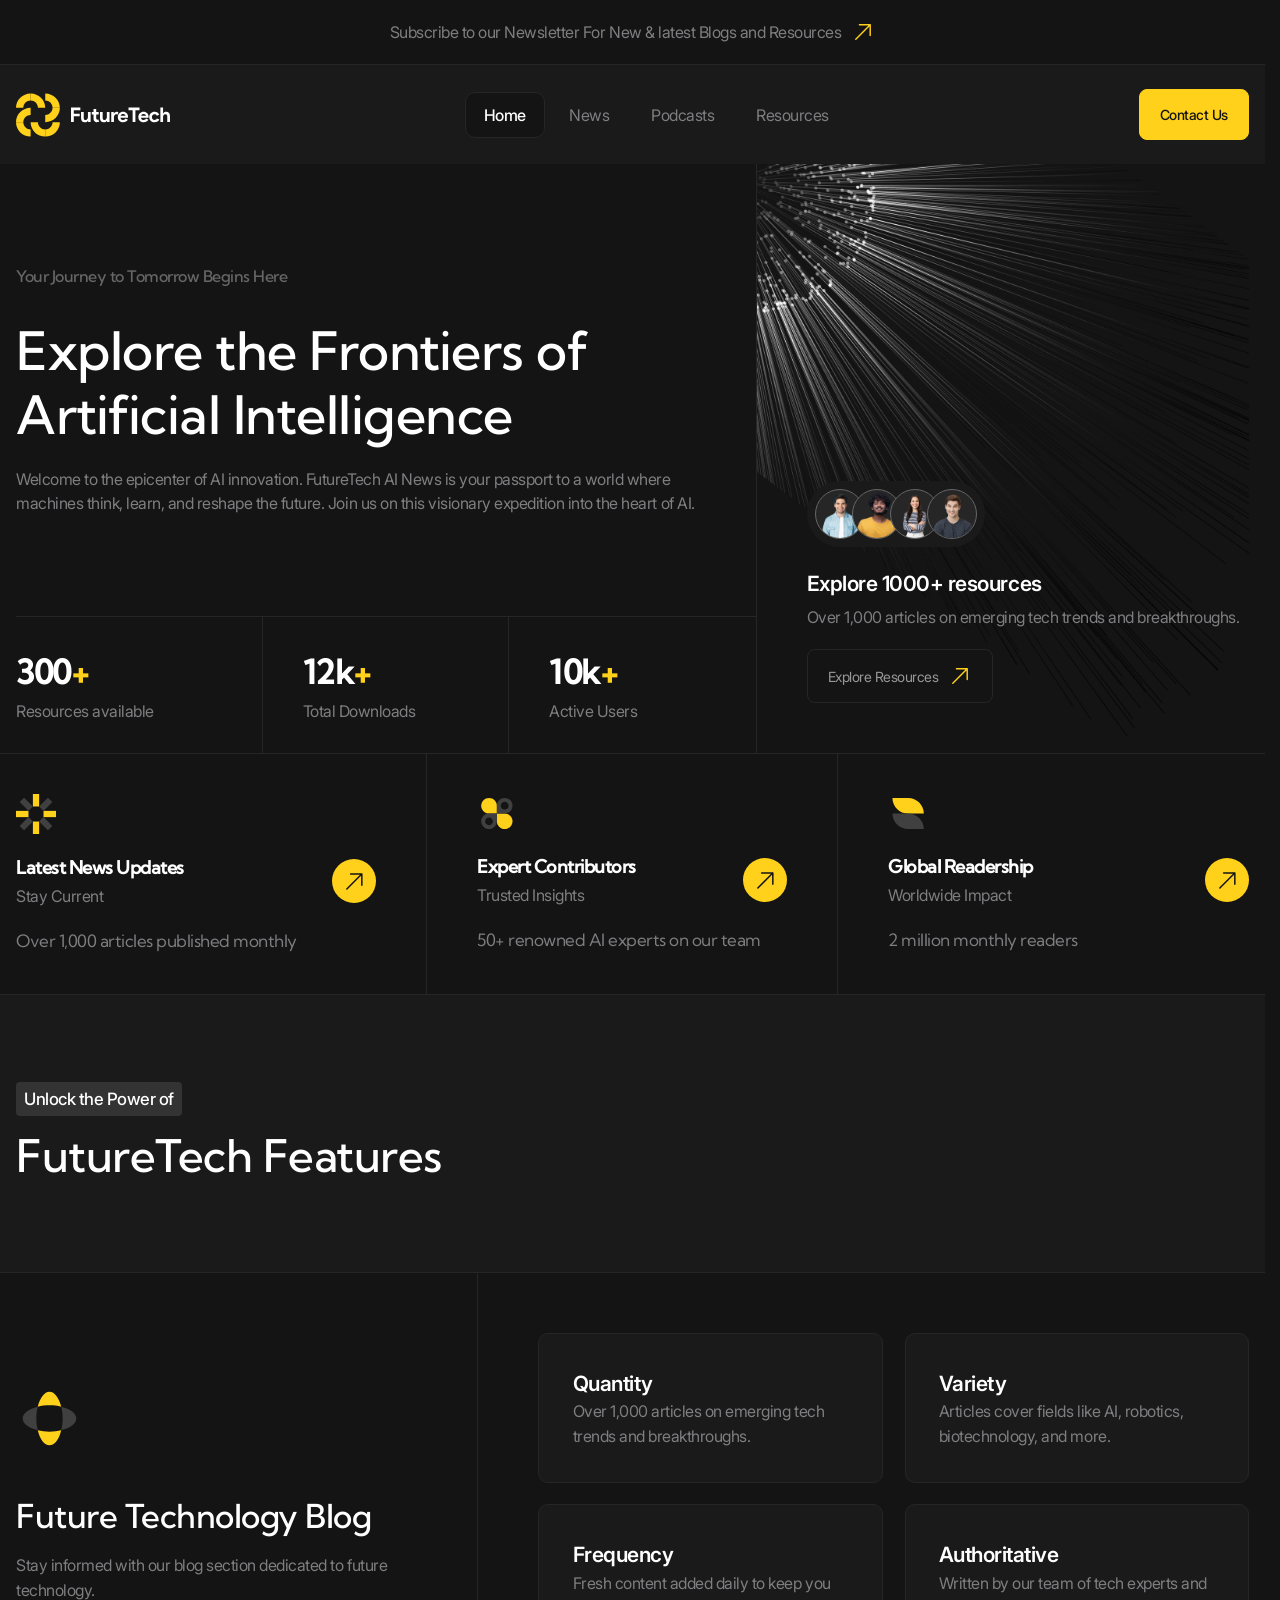
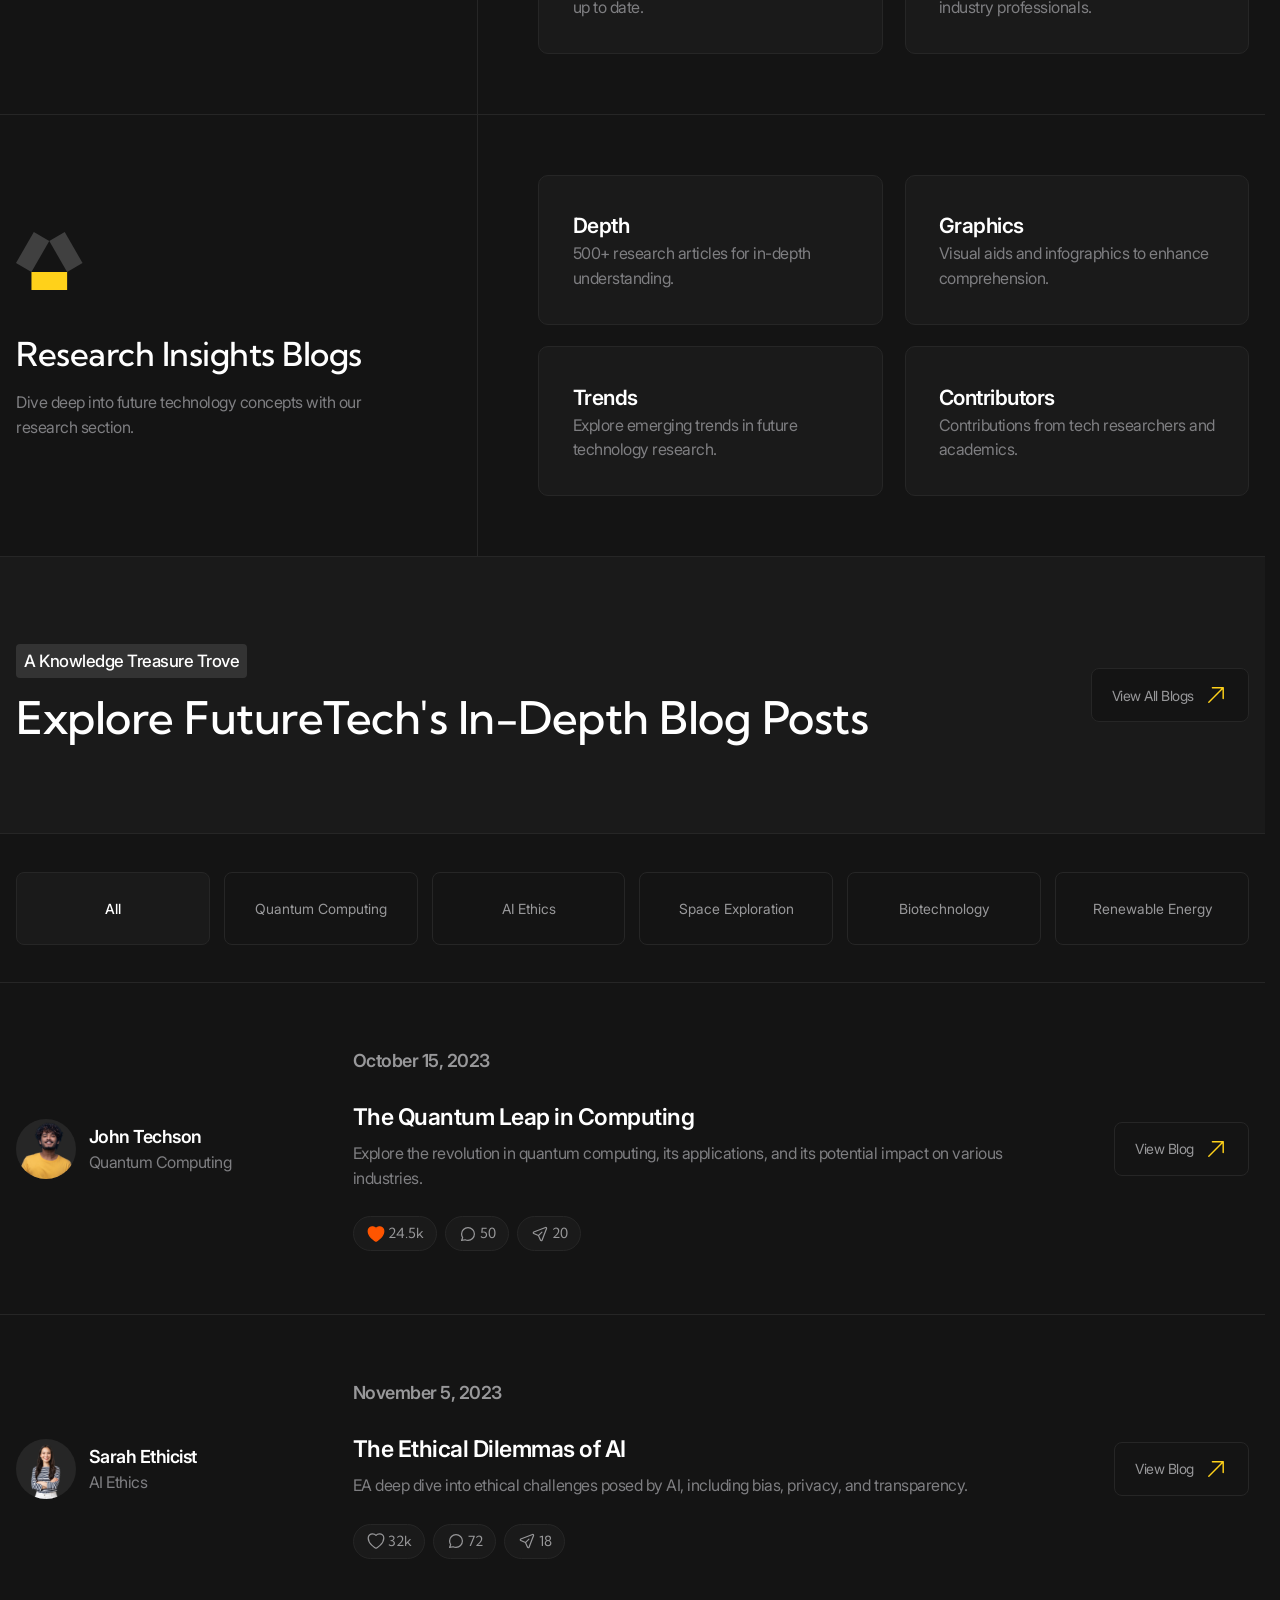
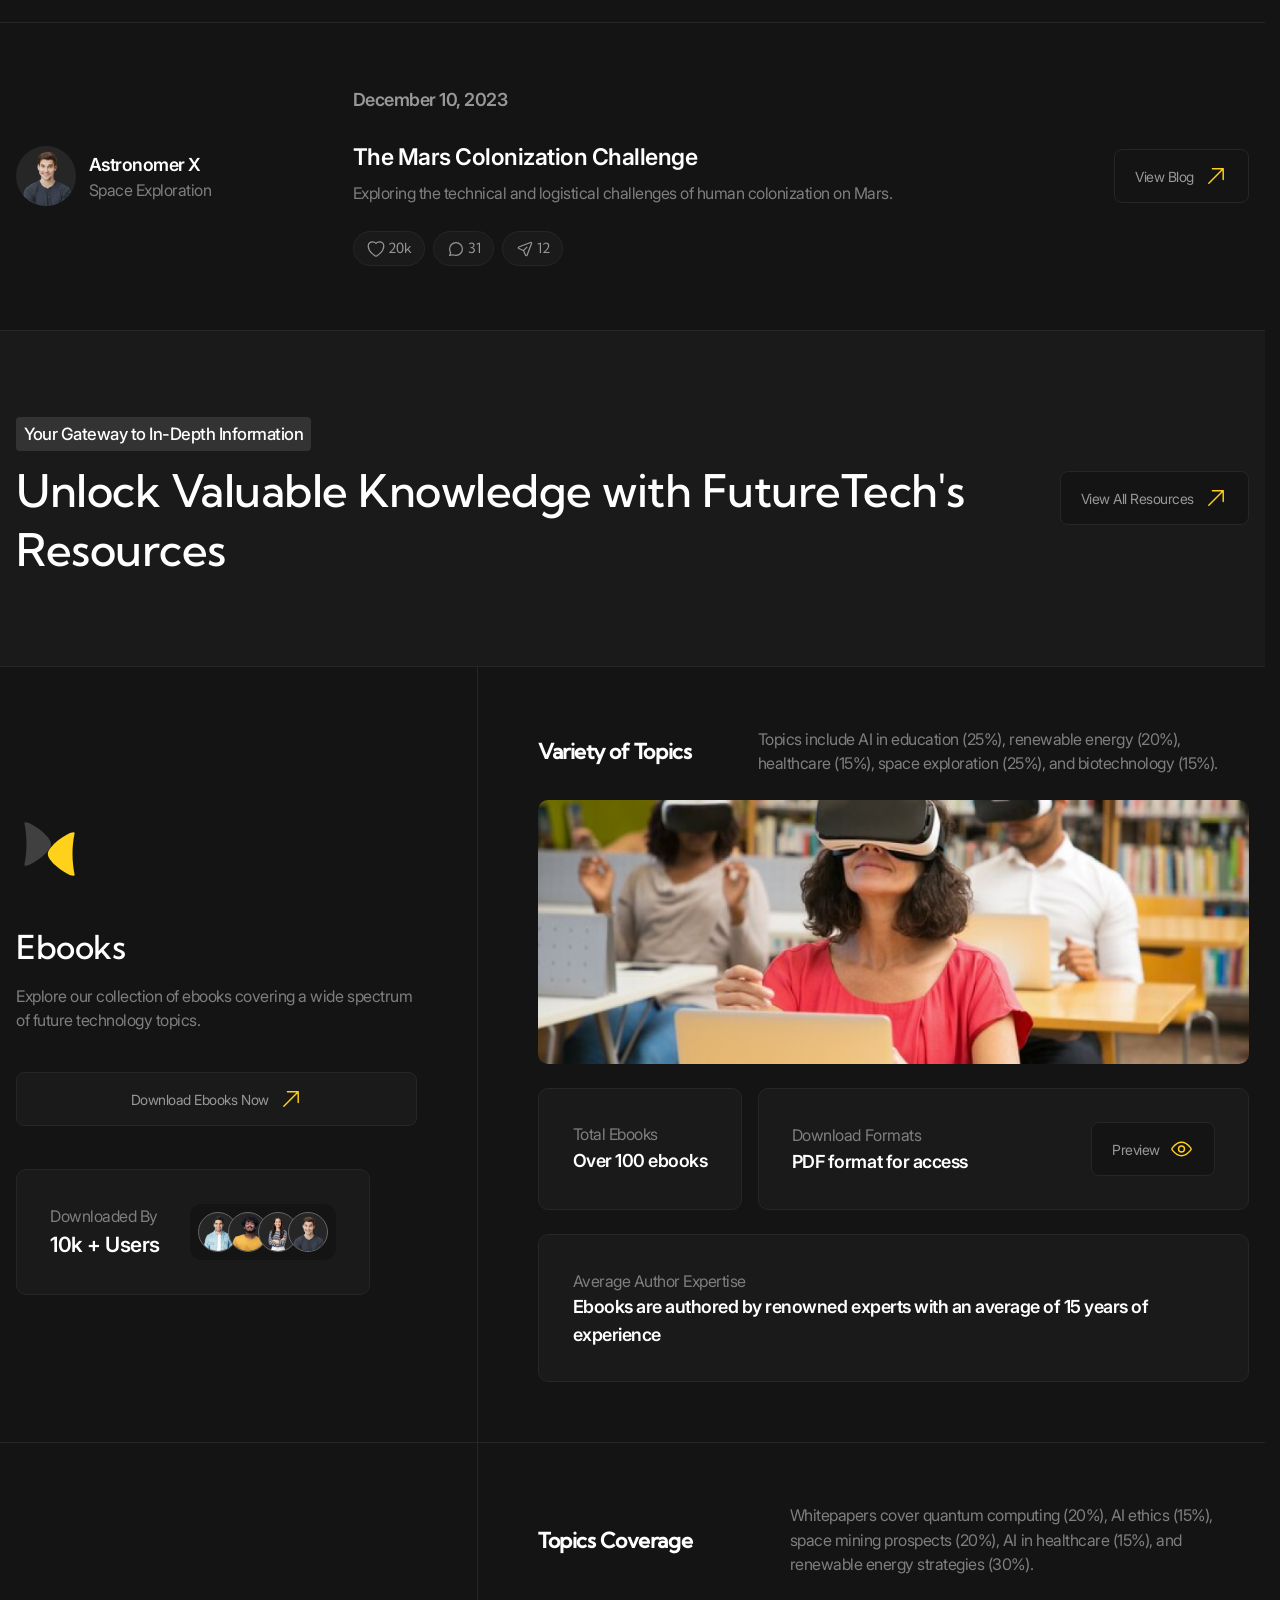
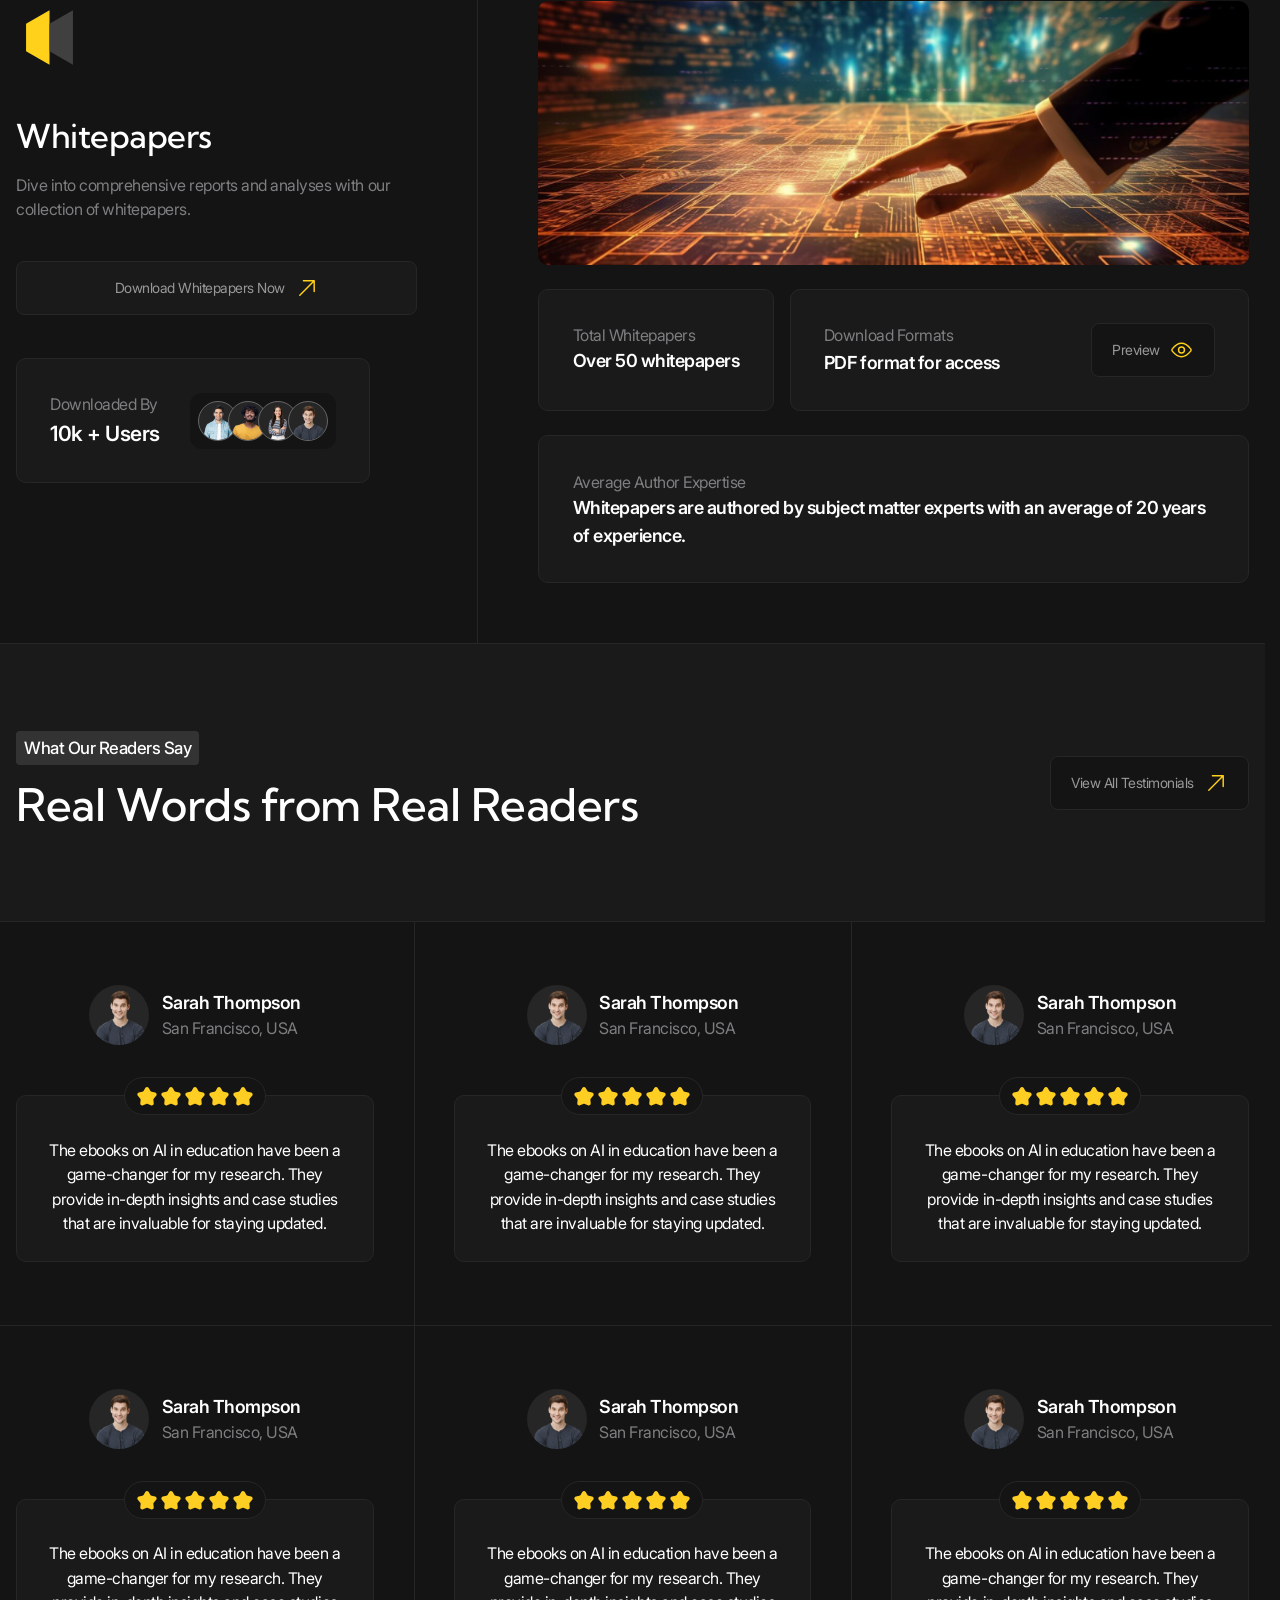
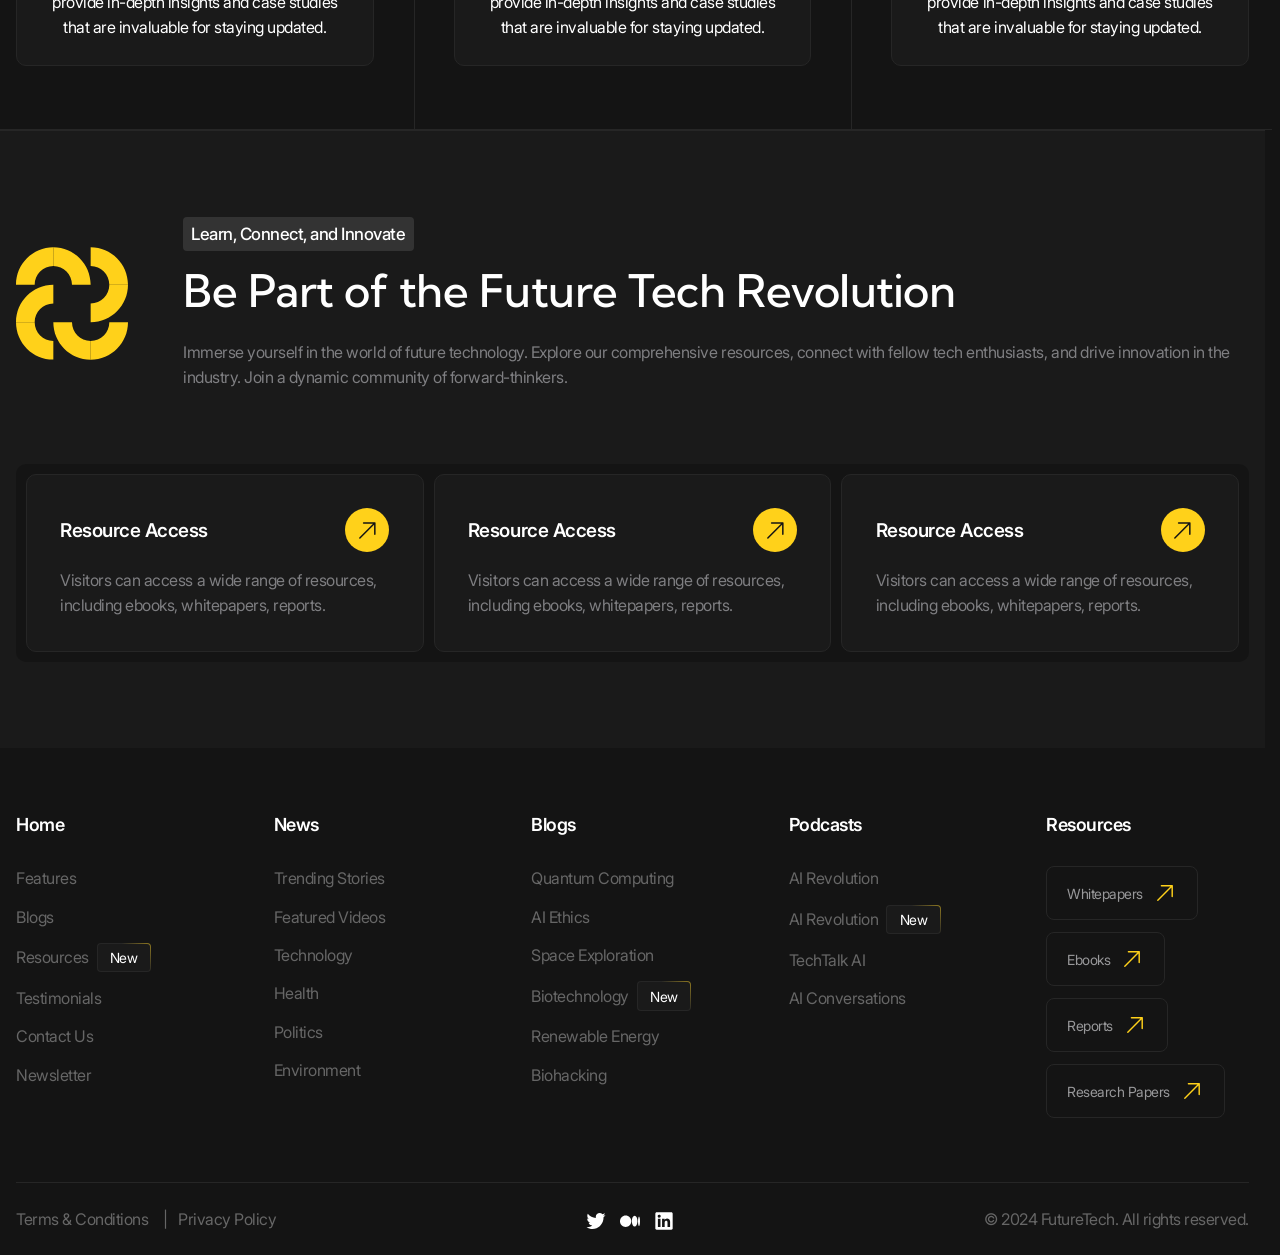
==== index.html @ 6fdba34d "Implement home page" ====
<!DOCTYPE html>
<html lang="en">

<head>
    <meta charset="UTF-8">
    <meta name="viewport"
        content="width=device-width, user-scalable=no, initial-scale=1.0, maximum-scale=1.0, minimum-scale=1.0">
    <meta http-equiv="X-UA-Compatible" content="ie=edge">
    <title>Future Tech | Home</title>
    <link rel="stylesheet" href="./styles/main.css" />
    <script src="./scripts/main.js" type="module"></script>
</head>

<body>
    <header class="header" data-js-header>
        <div class="header__promo">
            <div class="header__promo-inner container">
                <a class="header__promo-link" href="/">
                    <span class="icon icon--yellow-arrow">Subscribe to our Newsletter For New & latest Blogs and
                        Resources</span>
                </a>
            </div>
        </div>
        <div class="header__body">
            <div class="header__body-inner container">
                <a class="header__logo logo" href="/" aria-label="Home" title="Home">
                    <img class="logo__image" src="./img/logo.svg" alt="" width="179" height="50" />
                </a>
                <div class="header__overlay" data-js-header-overlay>
                    <nav class="header__menu">
                        <ul class="header__menu-list">
                            <li class="header__menu-item">
                                <a class="header__menu-link is-active" href="./index.html">Home</a>
                            </li>
                            <li class="header__menu-item">
                                <a class="header__menu-link" href="./news.html">News</a>
                            </li>
                            <li class="header__menu-item">
                                <a class="header__menu-link" href="./podcasts.html">Podcasts</a>
                            </li>
                            <li class="header__menu-item">
                                <a class="header__menu-link" href="./resources.html">Resources</a>
                            </li>
                        </ul>
                    </nav>
                    <a class="header__contact-us-link button button--accent" href="./contacts.html">
                        Contact Us
                    </a>
                </div>
                <button class="header__burger-button burger-button visible-mobile" type="button" aria-label="Open menu"
                    title="Open menu" data-js-header-burger-button>
                    <span class="burger-button__line"></span>
                    <span class="burger-button__line"></span>
                    <span class="burger-button__line"></span>
                </button>
            </div>
        </div>
    </header>
    <main>
        <section class="hero" aria-labelledby="hero-title">
            <div class="hero__main container">
                <div class="hero__body">
                    <p class="hero__subtitle">Your Journey to Tomorrow Begins Here</p>
                    <h1 class="hero__title" id="hero-title">Explore the Frontiers of Artificial Intelligence</h1>
                    <div class="hero__descr">
                        <p>Welcome to the epicenter of AI innovation. FutureTech AI News is your passport to a world
                            where machines think, learn, and reshape the future. Join us on this visionary expedition
                            into the heart of AI.</p>
                    </div>
                </div>
                <div class="hero__metrics metrics full-vw-line full-vw-line--top full-vw-line--left">
                    <dl class="metrics__list">
                        <div class="metrics__item">
                            <dt class="metrics__key">Resources available</dt>
                            <dd class="metrics__value h3">300<span class="metrics__sign">+</span></dd>
                        </div>
                        <div class="metrics__item">
                            <dt class="metrics__key">Total Downloads</dt>
                            <dd class="metrics__value h3">12k<span class="metrics__sign">+</span></dd>
                        </div>
                        <div class="metrics__item">
                            <dt class="metrics__key">Active Users</dt>
                            <dd class="metrics__value h3">10k<span class="metrics__sign">+</span></dd>
                        </div>
                    </dl>
                </div>
                <div class="hero__resources-preview resources-preview">
                    <div class="resources-preview__team team">
                        <img src="./img/team/1.png" alt="" width="60" height="60" class="team__person" loading="lazy">
                        <img src="./img/team/2.png" alt="" width="60" height="60" class="team__person" loading="lazy">
                        <img src="./img/team/3.png" alt="" width="60" height="60" class="team__person" loading="lazy">
                        <img src="./img/team/4.png" alt="" width="60" height="60" class="team__person" loading="lazy">
                    </div>
                    <div class="resources-preview__body">
                        <p class="resources-preview__title h5">Explore 1000+ resources</p>
                        <p class="resources-preview__subtitle">Over 1,000 articles on emerging tech trends and
                            breakthroughs.</p>
                    </div>
                    <a href="/" class="resources-preview__button button">
                        <span class="icon icon--yellow-arrow">Explore Resources</span>
                    </a>
                </div>
            </div>
            <div class="hero__advantages ">
                <h2 class="visually-hidden">Our advantages</h2>
                <ul class="hero__advantages-list container">
                    <li class="hero__advantages-item">
                        <div class="advantage-card">
                            <img src="./img/advantages/icon-1.svg" alt="" width="50" height="50"
                                class="advantage-card__img" loading="lazy">
                            <a href="/" class="advantage-card__link circle-icon">
                                <h3 class="advantage-card__title h6">Latest News Updates</h3>
                                <p class="advantage-card__subtitle">Stay Current</p>
                            </a>
                            <p class="advantage-card__details">Over 1,000 articles published monthly</p>
                        </div>
                    </li>
                    <li class="hero__advantages-item">
                        <div class="advantage-card">
                            <img src="./img/advantages/icon-2.svg" alt="" width="50" height="50"
                                class="advantage-card__img" loading="lazy">
                            <a href="/" class="advantage-card__link circle-icon">
                                <h3 class="advantage-card__title h6">Expert Contributors</h3>
                                <p class="advantage-card__subtitle">Trusted Insights</p>
                            </a>
                            <p class="advantage-card__details">50+ renowned AI experts on our team</p>
                        </div>
                    </li>
                    <li class="hero__advantages-item">
                        <div class="advantage-card">
                            <img src="./img/advantages/icon-3.svg" alt="" width="50" height="50"
                                class="advantage-card__img" loading="lazy">
                            <a href="/" class="advantage-card__link circle-icon">
                                <h3 class="advantage-card__title h6">Global Readership</h3>
                                <p class="advantage-card__subtitle">Worldwide Impact</p>
                            </a>
                            <p class="advantage-card__details">2 million monthly readers</p>
                        </div>
                    </li>
                </ul>
            </div>
        </section>
        <section class="section" aria-labelledby="features-title">
            <header class="section__header">
                <div class="section__header-inner container">
                    <div class="section__header-info">
                        <p class="section__subtitle tag">Unlock the Power of</p>
                        <h2 class="section__title" id="features-title">FutureTech Features</h2>
                    </div>
                </div>
            </header>
            <div class="section__body">
                <ul class="list">
                    <li class="list__item">
                        <div class="card container">
                            <div class="card__preview">
                                <div class="card__preview-main">
                                    <img src="./img/features/1.svg" alt="" width="80" height="80"
                                        class="card__preview-icon" loading="lazy">
                                    <div class="card__preview-info">
                                        <h3 class="card__preview-title h3">Future Technology Blog</h3>
                                        <div class="card__preview-descr">
                                            <p>Stay informed with our blog section dedicated to future technology.</p>
                                        </div>
                                    </div>
                                </div>
                            </div>
                            <div class="card__body">
                                <div class="card__grid card__grid--2-cols">
                                    <div class="card__cell tile ">
                                        <h4 class="card__cell-title h5">Quantity</h4>
                                        <p class="card__cell-descr">Over 1,000 articles on emerging tech trends and
                                            breakthroughs.</p>
                                    </div>
                                    <div class="card__cell tile ">
                                        <h4 class="card__cell-title h5">Variety</h4>
                                        <p class="card__cell-descr">Articles cover fields like AI, robotics,
                                            biotechnology, and more.</p>
                                    </div>
                                    <div class="card__cell tile ">
                                        <h4 class="card__cell-title h5">Frequency</h4>
                                        <p class="card__cell-descr">Fresh content added daily to keep you up to date.
                                        </p>
                                    </div>
                                    <div class="card__cell tile ">
                                        <h4 class="card__cell-title h5">Authoritative</h4>
                                        <p class="card__cell-descr">Written by our team of tech experts and industry
                                            professionals.</p>
                                    </div>
                                </div>
                            </div>
                        </div>
                    </li>
                    <li class="list__item">
                        <div class="card container">
                            <div class="card__preview">
                                <div class="card__preview-main">
                                    <img src="./img/features/2.svg" alt="" width="80" height="80"
                                        class="card__preview-icon" loading="lazy">
                                    <div class="card__preview-info">
                                        <h3 class="card__preview-title h3">Research Insights Blogs</h3>
                                        <div class="card__preview-descr">
                                            <p>Dive deep into future technology concepts with our research section.</p>
                                        </div>
                                    </div>
                                </div>
                            </div>
                            <div class="card__body">
                                <div class="card__grid card__grid--2-cols">
                                    <div class="card__cell tile ">
                                        <h4 class="card__cell-title h5">Depth</h4>
                                        <p class="card__cell-descr">500+ research articles for in-depth understanding.
                                        </p>
                                    </div>
                                    <div class="card__cell tile ">
                                        <h4 class="card__cell-title h5">Graphics</h4>
                                        <p class="card__cell-descr">Visual aids and infographics to enhance
                                            comprehension.</p>
                                    </div>
                                    <div class="card__cell tile ">
                                        <h4 class="card__cell-title h5">Trends</h4>
                                        <p class="card__cell-descr">Explore emerging trends in future technology
                                            research.</p>
                                    </div>
                                    <div class="card__cell tile ">
                                        <h4 class="card__cell-title h5">Contributors</h4>
                                        <p class="card__cell-descr">Contributions from tech researchers and academics.
                                        </p>
                                    </div>
                                </div>
                            </div>
                        </div>
                    </li>
                </ul>
            </div>
        </section>
        <section class="section" aria-labelledby="blog-title">
            <header class="section__header">
                <div class="section__header-inner container">
                    <div class="section__header-info">
                        <p class="section__subtitle tag">A Knowledge Treasure Trove</p>
                        <h2 class="section__title" id="blog-title">Explore FutureTech's In-Depth Blog Posts</h2>
                    </div>
                    <a href="/" class="section__link button">
                        <span class="icon icon--yellow-arrow">View All Blogs</span>
                    </a>
                </div>
            </header>
            <div class="section__body tabs" data-js-tabs>
                <h3 class="visually-hidden" id="blog-category-title">
                    Blog category
                </h3>
                <header class="tabs__header">
                    <div class="tabs__buttons container" role="tablist" aria-labelledby="blog-category-title">
                        <button class="tabs__button is-active" id="tab-1" type="button" role="tab"
                            aria-controls="tabpanel-1" data-js-tabs-button aria-selected="true">
                            All
                        </button>
                        <button class="tabs__button" id="tab-2" type="button" role="tab" aria-controls="tabpanel-2"
                            data-js-tabs-button aria-selected="false" tabindex="-1">
                            Quantum Computing
                        </button>
                        <button class="tabs__button" id="tab-3" type="button" role="tab" aria-controls="tabpanel-3"
                            data-js-tabs-button aria-selected="false" tabindex="-1">
                            AI Ethics
                        </button>
                        <button class="tabs__button" id="tab-4" type="button" role="tab" aria-controls="tabpanel-4"
                            data-js-tabs-button aria-selected="false" tabindex="-1">
                            Space Exploration
                        </button>
                        <button class="tabs__button" id="tab-5" type="button" role="tab" aria-controls="tabpanel-5"
                            data-js-tabs-button aria-selected="false" tabindex="-1">
                            Biotechnology
                        </button>
                        <button class="tabs__button" id="tab-6" type="button" role="tab" aria-controls="tabpanel-6"
                            data-js-tabs-button aria-selected="false" tabindex="-1">
                            Renewable Energy
                        </button>
                    </div>
                </header>
                <div class="tabs__body">
                    <div class="tabs__content is-active" id="tabpanel-1" aria-labelledby="tab-1" tabindex="0"
                        data-js-tabs-content>
                        <ul class="list">
                            <li class="list__item">
                                <article class="blog-card container">
                                    <div class="blog-card__author person-card">
                                        <img class="person-card__image" src="./img/blog/1.png" alt="" width="80"
                                            height="80" loading="lazy" />
                                        <div class="person-card__body">
                                            <p class="person-card__name">John Techson</p>
                                            <p class="person-card__department">Quantum Computing</p>
                                        </div>
                                    </div>
                                    <div class="blog-card__body">
                                        <time class="blog-card__date h6" datetime="2023-10-15">October 15, 2023</time>
                                        <div class="blog-card__info">
                                            <h4 class="blog-card__title">The Quantum Leap in Computing</h4>
                                            <div class="blog-card__description">
                                                <p>Explore the revolution in quantum computing, its applications, and
                                                    its potential impact on various industries.</p>
                                            </div>
                                        </div>
                                        <div class="blog-card__actions blog-actions">
                                            <ul class="blog-actions__list">
                                                <li class="blog-actions__item">
                                                    <button class="blog-actions__button is-active" type="button"
                                                        aria-label="Dislike" title="Dislike">
                                                        <span class="blog-actions__icon-wrapper">
                                                            <svg width="24" height="25" viewBox="0 0 24 25" fill="none"
                                                                xmlns="http://www.w3.org/2000/svg">
                                                                <path
                                                                    d="M11.645 21.4107L11.6384 21.4071L11.6158 21.3949C11.5965 21.3844 11.5689 21.3693 11.5336 21.3496C11.4629 21.3101 11.3612 21.2524 11.233 21.1769C10.9765 21.0261 10.6132 20.8039 10.1785 20.515C9.31074 19.9381 8.15122 19.0901 6.9886 18.0063C4.68781 15.8615 2.25 12.6751 2.25 8.75C2.25 5.82194 4.7136 3.5 7.6875 3.5C9.43638 3.5 11.0023 4.29909 12 5.5516C12.9977 4.29909 14.5636 3.5 16.3125 3.5C19.2864 3.5 21.75 5.82194 21.75 8.75C21.75 12.6751 19.3122 15.8615 17.0114 18.0063C15.8488 19.0901 14.6893 19.9381 13.8215 20.515C13.3868 20.8039 13.0235 21.0261 12.767 21.1769C12.6388 21.2524 12.5371 21.3101 12.4664 21.3496C12.4311 21.3693 12.4035 21.3844 12.3842 21.3949L12.3616 21.4071L12.355 21.4107L12.3523 21.4121C12.1323 21.5289 11.8677 21.5289 11.6477 21.4121L11.645 21.4107Z"
                                                                    stroke="#666666" stroke-width="1.5"
                                                                    stroke-linejoin="round" />
                                                            </svg>
                                                        </span>
                                                        <span>24.5k</span>
                                                    </button>
                                                </li>
                                                <li class="blog-actions__item">
                                                    <button class="blog-actions__button" type="button"
                                                        aria-label="Discuss" title="Discuss">
                                                        <span class="blog-actions__icon-wrapper">
                                                            <svg width="24" height="25" viewBox="0 0 24 25" fill="none"
                                                                xmlns="http://www.w3.org/2000/svg">
                                                                <path
                                                                    d="M8.48581 19.6888C9.54657 20.2083 10.7392 20.5 12 20.5C16.4183 20.5 20 16.9183 20 12.5C20 8.08172 16.4183 4.5 12 4.5C7.58172 4.5 4 8.08172 4 12.5C4 14.1401 4.49356 15.665 5.34026 16.9341M8.48581 19.6888L4 20.5L5.34026 16.9341M8.48581 19.6888L8.49231 19.6877M5.34026 16.9341L5.34154 16.9308"
                                                                    stroke="#666666" stroke-width="1.5"
                                                                    stroke-linecap="round" stroke-linejoin="round" />
                                                            </svg>
                                                        </span>
                                                        <span>50</span>
                                                    </button>
                                                </li>
                                                <li class="blog-actions__item">
                                                    <button class="blog-actions__button" type="button"
                                                        aria-label="Share" title="Share">
                                                        <span class="blog-actions__icon-wrapper">
                                                            <svg width="24" height="25" viewBox="0 0 24 25" fill="none"
                                                                xmlns="http://www.w3.org/2000/svg">
                                                                <path
                                                                    d="M10.0384 14.4616L4.1719 11.7951C3.36454 11.4281 3.39898 10.2697 4.22673 9.95134L18.8999 4.30781C19.7087 3.99675 20.5033 4.79139 20.1922 5.60013L14.5487 20.2733C14.2303 21.1011 13.072 21.1355 12.705 20.3281L10.0384 14.4616ZM10.0384 14.4616L14.4231 10.077"
                                                                    stroke="#666666" stroke-width="1.5"
                                                                    stroke-linecap="round" stroke-linejoin="round" />
                                                            </svg>
                                                        </span>
                                                        <span>20</span>
                                                    </button>
                                                </li>
                                            </ul>
                                        </div>
                                    </div>
                                    <a class="blog-card__link button" href="/">
                                        <span class="icon icon--yellow-arrow">View Blog</span>
                                    </a>
                                </article>
                            </li>
                            <li class="list__item">
                                <article class="blog-card container">
                                    <div class="blog-card__author person-card">
                                        <img class="person-card__image" src="./img/blog/2.png" alt="" width="80"
                                            height="80" loading="lazy" />
                                        <div class="person-card__body">
                                            <p class="person-card__name">Sarah Ethicist</p>
                                            <p class="person-card__department">AI Ethics</p>
                                        </div>
                                    </div>
                                    <div class="blog-card__body">
                                        <time class="blog-card__date h6" datetime="2023-11-05">November 5, 2023</time>
                                        <div class="blog-card__info">
                                            <h4 class="blog-card__title">The Ethical Dilemmas of AI</h4>
                                            <div class="blog-card__description">
                                                <p>EA deep dive into ethical challenges posed by AI, including bias,
                                                    privacy, and transparency.</p>
                                            </div>
                                        </div>
                                        <div class="blog-card__actions blog-actions">
                                            <ul class="blog-actions__list">
                                                <li class="blog-actions__item">
                                                    <button class="blog-actions__button" type="button" aria-label="Like"
                                                        title="Like">
                                                        <span class="blog-actions__icon-wrapper">
                                                            <svg width="24" height="25" viewBox="0 0 24 25" fill="none"
                                                                xmlns="http://www.w3.org/2000/svg">
                                                                <path
                                                                    d="M11.645 21.4107L11.6384 21.4071L11.6158 21.3949C11.5965 21.3844 11.5689 21.3693 11.5336 21.3496C11.4629 21.3101 11.3612 21.2524 11.233 21.1769C10.9765 21.0261 10.6132 20.8039 10.1785 20.515C9.31074 19.9381 8.15122 19.0901 6.9886 18.0063C4.68781 15.8615 2.25 12.6751 2.25 8.75C2.25 5.82194 4.7136 3.5 7.6875 3.5C9.43638 3.5 11.0023 4.29909 12 5.5516C12.9977 4.29909 14.5636 3.5 16.3125 3.5C19.2864 3.5 21.75 5.82194 21.75 8.75C21.75 12.6751 19.3122 15.8615 17.0114 18.0063C15.8488 19.0901 14.6893 19.9381 13.8215 20.515C13.3868 20.8039 13.0235 21.0261 12.767 21.1769C12.6388 21.2524 12.5371 21.3101 12.4664 21.3496C12.4311 21.3693 12.4035 21.3844 12.3842 21.3949L12.3616 21.4071L12.355 21.4107L12.3523 21.4121C12.1323 21.5289 11.8677 21.5289 11.6477 21.4121L11.645 21.4107Z"
                                                                    stroke="#666666" stroke-width="1.5"
                                                                    stroke-linejoin="round" />
                                                            </svg>
                                                        </span>
                                                        <span>32k</span>
                                                    </button>
                                                </li>
                                                <li class="blog-actions__item">
                                                    <button class="blog-actions__button" type="button"
                                                        aria-label="Discuss" title="Discuss">
                                                        <span class="blog-actions__icon-wrapper">
                                                            <svg width="24" height="25" viewBox="0 0 24 25" fill="none"
                                                                xmlns="http://www.w3.org/2000/svg">
                                                                <path
                                                                    d="M8.48581 19.6888C9.54657 20.2083 10.7392 20.5 12 20.5C16.4183 20.5 20 16.9183 20 12.5C20 8.08172 16.4183 4.5 12 4.5C7.58172 4.5 4 8.08172 4 12.5C4 14.1401 4.49356 15.665 5.34026 16.9341M8.48581 19.6888L4 20.5L5.34026 16.9341M8.48581 19.6888L8.49231 19.6877M5.34026 16.9341L5.34154 16.9308"
                                                                    stroke="#666666" stroke-width="1.5"
                                                                    stroke-linecap="round" stroke-linejoin="round" />
                                                            </svg>
                                                        </span>
                                                        <span>72</span>
                                                    </button>
                                                </li>
                                                <li class="blog-actions__item">
                                                    <button class="blog-actions__button" type="button"
                                                        aria-label="Share" title="Share">
                                                        <span class="blog-actions__icon-wrapper">
                                                            <svg width="24" height="25" viewBox="0 0 24 25" fill="none"
                                                                xmlns="http://www.w3.org/2000/svg">
                                                                <path
                                                                    d="M10.0384 14.4616L4.1719 11.7951C3.36454 11.4281 3.39898 10.2697 4.22673 9.95134L18.8999 4.30781C19.7087 3.99675 20.5033 4.79139 20.1922 5.60013L14.5487 20.2733C14.2303 21.1011 13.072 21.1355 12.705 20.3281L10.0384 14.4616ZM10.0384 14.4616L14.4231 10.077"
                                                                    stroke="#666666" stroke-width="1.5"
                                                                    stroke-linecap="round" stroke-linejoin="round" />
                                                            </svg>
                                                        </span>
                                                        <span>18</span>
                                                    </button>
                                                </li>
                                            </ul>
                                        </div>
                                    </div>
                                    <a class="blog-card__link button" href="/">
                                        <span class="icon icon--yellow-arrow">View Blog</span>
                                    </a>
                                </article>
                            </li>
                            <li class="list__item">
                                <article class="blog-card container">
                                    <div class="blog-card__author person-card">
                                        <img class="person-card__image" src="./img/blog/3.png" alt="" width="80"
                                            height="80" loading="lazy" />
                                        <div class="person-card__body">
                                            <p class="person-card__name">Astronomer X</p>
                                            <p class="person-card__department">Space Exploration</p>
                                        </div>
                                    </div>
                                    <div class="blog-card__body">
                                        <time class="blog-card__date h6" datetime="2023-12-10">December 10, 2023</time>
                                        <div class="blog-card__info">
                                            <h4 class="blog-card__title">The Mars Colonization Challenge</h4>
                                            <div class="blog-card__description">
                                                <p>Exploring the technical and logistical challenges of human
                                                    colonization on Mars.</p>
                                            </div>
                                        </div>
                                        <div class="blog-card__actions blog-actions">
                                            <ul class="blog-actions__list">
                                                <li class="blog-actions__item">
                                                    <button class="blog-actions__button" type="button" aria-label="Like"
                                                        title="Like">
                                                        <span class="blog-actions__icon-wrapper">
                                                            <svg width="24" height="25" viewBox="0 0 24 25" fill="none"
                                                                xmlns="http://www.w3.org/2000/svg">
                                                                <path
                                                                    d="M11.645 21.4107L11.6384 21.4071L11.6158 21.3949C11.5965 21.3844 11.5689 21.3693 11.5336 21.3496C11.4629 21.3101 11.3612 21.2524 11.233 21.1769C10.9765 21.0261 10.6132 20.8039 10.1785 20.515C9.31074 19.9381 8.15122 19.0901 6.9886 18.0063C4.68781 15.8615 2.25 12.6751 2.25 8.75C2.25 5.82194 4.7136 3.5 7.6875 3.5C9.43638 3.5 11.0023 4.29909 12 5.5516C12.9977 4.29909 14.5636 3.5 16.3125 3.5C19.2864 3.5 21.75 5.82194 21.75 8.75C21.75 12.6751 19.3122 15.8615 17.0114 18.0063C15.8488 19.0901 14.6893 19.9381 13.8215 20.515C13.3868 20.8039 13.0235 21.0261 12.767 21.1769C12.6388 21.2524 12.5371 21.3101 12.4664 21.3496C12.4311 21.3693 12.4035 21.3844 12.3842 21.3949L12.3616 21.4071L12.355 21.4107L12.3523 21.4121C12.1323 21.5289 11.8677 21.5289 11.6477 21.4121L11.645 21.4107Z"
                                                                    stroke="#666666" stroke-width="1.5"
                                                                    stroke-linejoin="round" />
                                                            </svg>
                                                        </span>
                                                        <span>20k</span>
                                                    </button>
                                                </li>
                                                <li class="blog-actions__item">
                                                    <button class="blog-actions__button" type="button"
                                                        aria-label="Discuss" title="Discuss">
                                                        <span class="blog-actions__icon-wrapper">
                                                            <svg width="24" height="25" viewBox="0 0 24 25" fill="none"
                                                                xmlns="http://www.w3.org/2000/svg">
                                                                <path
                                                                    d="M8.48581 19.6888C9.54657 20.2083 10.7392 20.5 12 20.5C16.4183 20.5 20 16.9183 20 12.5C20 8.08172 16.4183 4.5 12 4.5C7.58172 4.5 4 8.08172 4 12.5C4 14.1401 4.49356 15.665 5.34026 16.9341M8.48581 19.6888L4 20.5L5.34026 16.9341M8.48581 19.6888L8.49231 19.6877M5.34026 16.9341L5.34154 16.9308"
                                                                    stroke="#666666" stroke-width="1.5"
                                                                    stroke-linecap="round" stroke-linejoin="round" />
                                                            </svg>
                                                        </span>
                                                        <span>31</span>
                                                    </button>
                                                </li>
                                                <li class="blog-actions__item">
                                                    <button class="blog-actions__button" type="button"
                                                        aria-label="Share" title="Share">
                                                        <span class="blog-actions__icon-wrapper">
                                                            <svg width="24" height="25" viewBox="0 0 24 25" fill="none"
                                                                xmlns="http://www.w3.org/2000/svg">
                                                                <path
                                                                    d="M10.0384 14.4616L4.1719 11.7951C3.36454 11.4281 3.39898 10.2697 4.22673 9.95134L18.8999 4.30781C19.7087 3.99675 20.5033 4.79139 20.1922 5.60013L14.5487 20.2733C14.2303 21.1011 13.072 21.1355 12.705 20.3281L10.0384 14.4616ZM10.0384 14.4616L14.4231 10.077"
                                                                    stroke="#666666" stroke-width="1.5"
                                                                    stroke-linecap="round" stroke-linejoin="round" />
                                                            </svg>
                                                        </span>
                                                        <span>12</span>
                                                    </button>
                                                </li>
                                            </ul>
                                        </div>
                                    </div>
                                    <a class="blog-card__link button" href="/">
                                        <span class="icon icon--yellow-arrow">View Blog</span>
                                    </a>
                                </article>
                            </li>
                        </ul>
                    </div>
                    <div class="tabs__content container" id="tabpanel-2" aria-labelledby="tab-2" tabindex="0"
                        data-js-tabs-content>
                        Lorem ipsum dolor sit amet, consectetur adipisicing elit. Impedit, pariatur?
                    </div>
                    <div class="tabs__content container" id="tabpanel-3" aria-labelledby="tab-3" tabindex="0"
                        data-js-tabs-content>
                        Lorem ipsum dolor sit amet, consectetur adipisicing elit. Impedit, pariatur?
                    </div>
                    <div class="tabs__content container" id="tabpanel-4" aria-labelledby="tab-4" tabindex="0"
                        data-js-tabs-content>
                        Lorem ipsum dolor sit amet, consectetur adipisicing elit. Impedit, pariatur?
                    </div>
                    <div class="tabs__content container" id="tabpanel-5" aria-labelledby="tab-5" tabindex="0"
                        data-js-tabs-content>
                        Lorem ipsum dolor sit amet, consectetur adipisicing elit. Impedit, pariatur?
                    </div>
                    <div class="tabs__content container" id="tabpanel-6" aria-labelledby="tab-6" tabindex="0"
                        data-js-tabs-content>
                        Lorem ipsum dolor sit amet, consectetur adipisicing elit. Impedit, pariatur?
                    </div>
                </div>
            </div>
        </section>
        <section class="section" aria-labelledby="resources-title">
            <header class="section__header">
                <div class="section__header-inner container">
                    <div class="section__header-info">
                        <p class="section__subtitle tag">Your Gateway to In-Depth Information</p>
                        <h2 class="section__title" id="resources-title">Unlock Valuable Knowledge with FutureTech's
                            Resources</h2>
                    </div>
                    <a href="/" class="section__link button">
                        <span class="icon icon--yellow-arrow">View All Resources</span>
                    </a>
                </div>
            </header>
            <div class="section__body">
                <ul class="list">
                    <li class="list__item">
                        <div class="card container">
                            <div class="card__preview">
                                <div class="card__preview-main">
                                    <img src="./img/resources/icon-1.svg" alt="" width="80" height="80"
                                        class="card__preview-icon" loading="lazy">
                                    <div class="card__preview-info">
                                        <h3 class="card__preview-title h3">Ebooks</h3>
                                        <div class="card__preview-descr">
                                            <p>Explore our collection of ebooks covering a wide spectrum of future
                                                technology topics.</p>
                                        </div>
                                    </div>
                                    <a href="/" class="card__preview-link button button--dark-gray">
                                        <span class="icon icon--yellow-arrow">Download Ebooks Now</span>
                                    </a>
                                </div>
                                <div class="card__preview-extra">
                                    <div class="download-info tile">
                                        <div class="download-info__body">
                                            <p class="download-info__title">Downloaded By</p>
                                            <p class="download-info__subtitle h5">10k + Users</p>
                                        </div>
                                        <div class="download-info__team team">
                                            <img src="./img/team/1.png" alt="" width="50" height="50"
                                                class="team__person" loading="lazy">
                                            <img src="./img/team/2.png" alt="" width="50" height="50"
                                                class="team__person" loading="lazy">
                                            <img src="./img/team/3.png" alt="" width="50" height="50"
                                                class="team__person" loading="lazy">
                                            <img src="./img/team/4.png" alt="" width="50" height="50"
                                                class="team__person" loading="lazy">
                                        </div>
                                    </div>
                                </div>
                            </div>
                            <div class="card__body">
                                <div class="card__grid card__grid--2-cols-alt">
                                    <div class="card__cell">
                                        <h3 class="card__cell-title h5">Variety of Topics</h3>
                                    </div>
                                    <div class="card__cell">
                                        <p class="card__cell-descr">
                                            Topics include AI in education (25%), renewable energy (20%), healthcare
                                            (15%), space exploration (25%), and biotechnology (15%).
                                        </p>
                                    </div>
                                    <div class="card__cell card__cell--wide">
                                        <img src="./img/resources/details-1.jpg" alt="" width="919" height="332"
                                            class="card__cell-img" loading="lazy">
                                    </div>
                                    <div class="card__cell tile">
                                        <h4 class="card__cell-subtitle">Total Ebooks</h4>
                                        <p class="card__cell-descr h6">Over 100 ebooks</p>
                                    </div>
                                    <div class="card__cell tile">
                                        <h4 class="card__cell-subtitle">Download Formats</h4>
                                        <p class="card__cell-descr h6">PDF format for access</p>
                                        <a href="/" class="card__cell-link button">
                                            <span class="icon icon--yellow-eye">Preview</span>
                                        </a>
                                    </div>
                                    <div class="card__cell card__cell--wide tile">
                                        <h4 class="card__cell-subtitle">Average Author Expertise</h4>
                                        <p class="card__cell-descr h6">Ebooks are authored by renowned experts with an
                                            average of 15 years of experience</p>
                                    </div>
                                </div>
                            </div>
                        </div>
                    </li>
                    <li class="list__item">
                        <div class="card container">
                            <div class="card__preview">
                                <div class="card__preview-main">
                                    <img src="./img/resources/icon-2.svg" alt="" width="80" height="80"
                                        class="card__preview-icon" loading="lazy">
                                    <div class="card__preview-info">
                                        <h3 class="card__preview-title h3">Whitepapers</h3>
                                        <div class="card__preview-descr">
                                            <p>Dive into comprehensive reports and analyses with our collection of
                                                whitepapers.</p>
                                        </div>
                                    </div>
                                    <a href="/" class="card__preview-link button button--dark-gray">
                                        <span class="icon icon--yellow-arrow">Download Whitepapers Now</span>
                                    </a>
                                </div>
                                <div class="card__preview-extra">
                                    <div class="download-info tile">
                                        <div class="download-info__body">
                                            <p class="download-info__title">Downloaded By</p>
                                            <p class="download-info__subtitle h5">10k + Users</p>
                                        </div>
                                        <div class="download-info__team team">
                                            <img src="./img/team/1.png" alt="" width="50" height="50"
                                                class="team__person" loading="lazy">
                                            <img src="./img/team/2.png" alt="" width="50" height="50"
                                                class="team__person" loading="lazy">
                                            <img src="./img/team/3.png" alt="" width="50" height="50"
                                                class="team__person" loading="lazy">
                                            <img src="./img/team/4.png" alt="" width="50" height="50"
                                                class="team__person" loading="lazy">
                                        </div>
                                    </div>
                                </div>
                            </div>
                            <div class="card__body">
                                <div class="card__grid card__grid--2-cols-alt">
                                    <div class="card__cell">
                                        <h3 class="card__cell-title h5">Topics Coverage</h3>
                                    </div>
                                    <div class="card__cell">
                                        <p class="card__cell-descr">
                                            Whitepapers cover quantum computing (20%), AI ethics (15%), space mining
                                            prospects (20%), AI in healthcare (15%), and renewable energy strategies
                                            (30%).
                                        </p>
                                    </div>
                                    <div class="card__cell card__cell--wide">
                                        <img src="./img/resources/details-2.jpg" alt="" width="919" height="332"
                                            class="card__cell-img" loading="lazy">
                                    </div>
                                    <div class="card__cell tile">
                                        <h4 class="card__cell-subtitle">Total Whitepapers</h4>
                                        <p class="card__cell-descr h6">Over 50 whitepapers</p>
                                    </div>
                                    <div class="card__cell tile">
                                        <h4 class="card__cell-subtitle">Download Formats</h4>
                                        <p class="card__cell-descr h6">PDF format for access</p>
                                        <a href="/" class="card__cell-link button">
                                            <span class="icon icon--yellow-eye">Preview</span>
                                        </a>
                                    </div>
                                    <div class="card__cell card__cell--wide tile">
                                        <h4 class="card__cell-subtitle">Average Author Expertise</h4>
                                        <p class="card__cell-descr h6">Whitepapers are authored by subject matter
                                            experts with an average of 20 years of experience.</p>
                                    </div>
                                </div>
                            </div>
                        </div>
                    </li>
                </ul>
            </div>
        </section>
        <section class="section" aria-labelledby="reviews-title">
            <header class="section__header">
                <div class="section__header-inner container">
                    <div class="section__header-info">
                        <p class="section__subtitle tag">What Our Readers Say</p>
                        <h2 class="section__title" id="reviews-title">Real Words from Real Readers</h2>
                    </div>
                    <div class="section__actions">
                        <a class="section__link button" href="/">
                            <span class="icon icon--yellow-arrow">View All Testimonials</span>
                        </a>
                    </div>
                </div>
            </header>
            <div class="section__body">
                <ul class="bordered-grid bordered-grid--3-cols container">
                    <li class="bordered-grid__item">
                        <div class="review-card">
                            <div class="review-card__author person-card">
                                <img class="person-card__image" src="./img/blog/3.png" alt="" width="60" height="60"
                                    loading="lazy" />
                                <div class="person-card__body">
                                    <p class="person-card__name">Sarah Thompson</p>
                                    <p class="person-card__department">San Francisco, USA</p>
                                </div>
                            </div>
                            <div class="review-card__body tile">
                                <div class="review-card__rating-view rating-view" aria-label="Rating 5 star"
                                    title="Rating 5 star">
                                    <div class="rating-view__star is-active"></div>
                                    <div class="rating-view__star is-active"></div>
                                    <div class="rating-view__star is-active"></div>
                                    <div class="rating-view__star is-active"></div>
                                    <div class="rating-view__star is-active"></div>
                                </div>
                                <blockquote class="review-card__description">
                                    <p>The ebooks on AI in education have been a game-changer for my research. They
                                        provide in-depth insights and case studies that are invaluable for staying
                                        updated.</p>
                                </blockquote>
                            </div>
                        </div>
                    </li>
                    <li class="bordered-grid__item">
                        <div class="review-card">
                            <div class="review-card__author person-card">
                                <img class="person-card__image" src="./img/blog/3.png" alt="" width="60" height="60"
                                    loading="lazy" />
                                <div class="person-card__body">
                                    <p class="person-card__name">Sarah Thompson</p>
                                    <p class="person-card__department">San Francisco, USA</p>
                                </div>
                            </div>
                            <div class="review-card__body tile">
                                <div class="review-card__rating-view rating-view" aria-label="Rating 5 star"
                                    title="Rating 5 star">
                                    <div class="rating-view__star is-active"></div>
                                    <div class="rating-view__star is-active"></div>
                                    <div class="rating-view__star is-active"></div>
                                    <div class="rating-view__star is-active"></div>
                                    <div class="rating-view__star is-active"></div>
                                </div>
                                <blockquote class="review-card__description">
                                    <p>The ebooks on AI in education have been a game-changer for my research. They
                                        provide in-depth insights and case studies that are invaluable for staying
                                        updated.</p>
                                </blockquote>
                            </div>
                        </div>
                    </li>
                    <li class="bordered-grid__item">
                        <div class="review-card">
                            <div class="review-card__author person-card">
                                <img class="person-card__image" src="./img/blog/3.png" alt="" width="60" height="60"
                                    loading="lazy" />
                                <div class="person-card__body">
                                    <p class="person-card__name">Sarah Thompson</p>
                                    <p class="person-card__department">San Francisco, USA</p>
                                </div>
                            </div>
                            <div class="review-card__body tile">
                                <div class="review-card__rating-view rating-view" aria-label="Rating 5 star"
                                    title="Rating 5 star">
                                    <div class="rating-view__star is-active"></div>
                                    <div class="rating-view__star is-active"></div>
                                    <div class="rating-view__star is-active"></div>
                                    <div class="rating-view__star is-active"></div>
                                    <div class="rating-view__star is-active"></div>
                                </div>
                                <blockquote class="review-card__description">
                                    <p>The ebooks on AI in education have been a game-changer for my research. They
                                        provide in-depth insights and case studies that are invaluable for staying
                                        updated.</p>
                                </blockquote>
                            </div>
                        </div>
                    </li>
                    <li class="bordered-grid__item">
                        <div class="review-card">
                            <div class="review-card__author person-card">
                                <img class="person-card__image" src="./img/blog/3.png" alt="" width="60" height="60"
                                    loading="lazy" />
                                <div class="person-card__body">
                                    <p class="person-card__name">Sarah Thompson</p>
                                    <p class="person-card__department">San Francisco, USA</p>
                                </div>
                            </div>
                            <div class="review-card__body tile">
                                <div class="review-card__rating-view rating-view" aria-label="Rating 5 star"
                                    title="Rating 5 star">
                                    <div class="rating-view__star is-active"></div>
                                    <div class="rating-view__star is-active"></div>
                                    <div class="rating-view__star is-active"></div>
                                    <div class="rating-view__star is-active"></div>
                                    <div class="rating-view__star is-active"></div>
                                </div>
                                <blockquote class="review-card__description">
                                    <p>The ebooks on AI in education have been a game-changer for my research. They
                                        provide in-depth insights and case studies that are invaluable for staying
                                        updated.</p>
                                </blockquote>
                            </div>
                        </div>
                    </li>
                    <li class="bordered-grid__item">
                        <div class="review-card">
                            <div class="review-card__author person-card">
                                <img class="person-card__image" src="./img/blog/3.png" alt="" width="60" height="60"
                                    loading="lazy" />
                                <div class="person-card__body">
                                    <p class="person-card__name">Sarah Thompson</p>
                                    <p class="person-card__department">San Francisco, USA</p>
                                </div>
                            </div>
                            <div class="review-card__body tile">
                                <div class="review-card__rating-view rating-view" aria-label="Rating 5 star"
                                    title="Rating 5 star">
                                    <div class="rating-view__star is-active"></div>
                                    <div class="rating-view__star is-active"></div>
                                    <div class="rating-view__star is-active"></div>
                                    <div class="rating-view__star is-active"></div>
                                    <div class="rating-view__star is-active"></div>
                                </div>
                                <blockquote class="review-card__description">
                                    <p>The ebooks on AI in education have been a game-changer for my research. They
                                        provide in-depth insights and case studies that are invaluable for staying
                                        updated.</p>
                                </blockquote>
                            </div>
                        </div>
                    </li>
                    <li class="bordered-grid__item">
                        <div class="review-card">
                            <div class="review-card__author person-card">
                                <img class="person-card__image" src="./img/blog/3.png" alt="" width="60" height="60"
                                    loading="lazy" />
                                <div class="person-card__body">
                                    <p class="person-card__name">Sarah Thompson</p>
                                    <p class="person-card__department">San Francisco, USA</p>
                                </div>
                            </div>
                            <div class="review-card__body tile">
                                <div class="review-card__rating-view rating-view" aria-label="Rating 5 star"
                                    title="Rating 5 star">
                                    <div class="rating-view__star is-active"></div>
                                    <div class="rating-view__star is-active"></div>
                                    <div class="rating-view__star is-active"></div>
                                    <div class="rating-view__star is-active"></div>
                                    <div class="rating-view__star is-active"></div>
                                </div>
                                <blockquote class="review-card__description">
                                    <p>The ebooks on AI in education have been a game-changer for my research. They
                                        provide in-depth insights and case studies that are invaluable for staying
                                        updated.</p>
                                </blockquote>
                            </div>
                        </div>
                    </li>
                </ul>
            </div>
        </section>
        <section class="about" aria-labelledby="about-title">
            <div class="about__inner container">
                <header class="about__header">
                    <img class="about__icon" src="./img/about/icon.svg" alt="" width="150" height="150"
                        loading="lazy" />
                    <div class="about__info">
                        <p class="about__subtitle tag">Learn, Connect, and Innovate</p>
                        <h2 class="about__title" id="about-title">Be Part of the Future Tech Revolution</h2>
                    </div>
                    <div class="about__description">
                        <p>Immerse yourself in the world of future technology. Explore our comprehensive resources,
                            connect with fellow tech enthusiasts, and drive innovation in the industry. Join a dynamic
                            community of forward-thinkers.</p>
                    </div>
                </header>
                <ul class="about__list">
                    <li class="about__item">
                        <a class="about-card tile" href="/">
                            <h3 class="about-card__title circle-icon">Resource Access</h3>
                            <div class="about-card__description">
                                <p>Visitors can access a wide range of resources, including ebooks, whitepapers,
                                    reports.</p>
                            </div>
                        </a>
                    </li>
                    <li class="about__item">
                        <a class="about-card tile" href="/">
                            <h3 class="about-card__title circle-icon">Resource Access</h3>
                            <div class="about-card__description">
                                <p>Visitors can access a wide range of resources, including ebooks, whitepapers,
                                    reports.</p>
                            </div>
                        </a>
                    </li>
                    <li class="about__item">
                        <a class="about-card tile" href="/">
                            <h3 class="about-card__title circle-icon">Resource Access</h3>
                            <div class="about-card__description">
                                <p>Visitors can access a wide range of resources, including ebooks, whitepapers,
                                    reports.</p>
                            </div>
                        </a>
                    </li>
                </ul>
            </div>
        </section>
    </main>
    <footer class="footer">
        <div class="footer__inner container">
            <div class="footer__body">
                <nav class="footer__menu">
                    <div class="footer__menu-column">
                        <a class="footer__menu-main-link h6" href="/">Home</a>
                        <ul class="footer__menu-list">
                            <li class="footer__menu-item">
                                <a class="footer__menu-link" href="/">Features</a>
                            </li>
                            <li class="footer__menu-item">
                                <a class="footer__menu-link" href="/">Blogs</a>
                            </li>
                            <li class="footer__menu-item">
                                <a class="footer__menu-link" href="/">Resources</a>
                                <span class="badge">New</span>
                            </li>
                            <li class="footer__menu-item">
                                <a class="footer__menu-link" href="/">Testimonials</a>
                            </li>
                            <li class="footer__menu-item">
                                <a class="footer__menu-link" href="/">Contact Us</a>
                            </li>
                            <li class="footer__menu-item">
                                <a class="footer__menu-link" href="/">Newsletter</a>
                            </li>
                        </ul>
                    </div>
                    <div class="footer__menu-column">
                        <a class="footer__menu-main-link h6" href="/">News</a>
                        <ul class="footer__menu-list">
                            <li class="footer__menu-item">
                                <a class="footer__menu-link" href="/">Trending Stories</a>
                            </li>
                            <li class="footer__menu-item">
                                <a class="footer__menu-link" href="/">Featured Videos</a>
                            </li>
                            <li class="footer__menu-item">
                                <a class="footer__menu-link" href="/">Technology</a>
                            </li>
                            <li class="footer__menu-item">
                                <a class="footer__menu-link" href="/">Health</a>
                            </li>
                            <li class="footer__menu-item">
                                <a class="footer__menu-link" href="/">Politics</a>
                            </li>
                            <li class="footer__menu-item">
                                <a class="footer__menu-link" href="/">Environment</a>
                            </li>
                        </ul>
                    </div>
                    <div class="footer__menu-column">
                        <a class="footer__menu-main-link h6" href="/">Blogs</a>
                        <ul class="footer__menu-list">
                            <li class="footer__menu-item">
                                <a class="footer__menu-link" href="/">Quantum Computing</a>
                            </li>
                            <li class="footer__menu-item">
                                <a class="footer__menu-link" href="/">AI Ethics</a>
                            </li>
                            <li class="footer__menu-item">
                                <a class="footer__menu-link" href="/">Space Exploration</a>
                            </li>
                            <li class="footer__menu-item">
                                <a class="footer__menu-link" href="/">Biotechnology</a>
                                <span class="badge">New</span>
                            </li>
                            <li class="footer__menu-item">
                                <a class="footer__menu-link" href="/">Renewable Energy</a>
                            </li>
                            <li class="footer__menu-item">
                                <a class="footer__menu-link" href="/">Biohacking</a>
                            </li>
                        </ul>
                    </div>
                    <div class="footer__menu-column">
                        <a class="footer__menu-main-link h6" href="/">Podcasts</a>
                        <ul class="footer__menu-list">
                            <li class="footer__menu-item">
                                <a class="footer__menu-link" href="/">AI Revolution</a>
                            </li>
                            <li class="footer__menu-item">
                                <a class="footer__menu-link" href="/">AI Revolution</a>
                                <span class="badge">New</span>
                            </li>
                            <li class="footer__menu-item">
                                <a class="footer__menu-link" href="/">TechTalk AI</a>
                            </li>
                            <li class="footer__menu-item">
                                <a class="footer__menu-link" href="/">AI Conversations</a>
                            </li>
                        </ul>
                    </div>
                    <div class="footer__menu-column">
                        <a class="footer__menu-main-link h6" href="/">Resources</a>
                        <ul class="footer__menu-list">
                            <li class="footer__menu-item">
                                <a class="footer__menu-link button" href="/">
                                    <span class="icon icon--yellow-arrow">Whitepapers</span>
                                </a>
                            </li>
                            <li class="footer__menu-item">
                                <a class="footer__menu-link button" href="/">
                                    <span class="icon icon--yellow-arrow">Ebooks</span>
                                </a>
                            </li>
                            <li class="footer__menu-item">
                                <a class="footer__menu-link button" href="/">
                                    <span class="icon icon--yellow-arrow">Reports</span>
                                </a>
                            </li>
                            <li class="footer__menu-item">
                                <a class="footer__menu-link button" href="/">
                                    <span class="icon icon--yellow-arrow">Research Papers</span>
                                </a>
                            </li>
                        </ul>
                    </div>
                </nav>
            </div>
            <div class="footer__extra">
                <div class="footer__extra-menu">
                    <ul class="footer__extra-menu-list">
                        <li class="footer__extra-menu-item">
                            <a class="footer__extra-menu-link" href="/">Terms & Conditions</a>
                        </li>
                        <li class="footer__extra-menu-item">
                            <a class="footer__extra-menu-link" href="/">Privacy Policy</a>
                        </li>
                    </ul>
                </div>
                <div class="footer__soc1als soc1als">
                    <ul class="soc1als__list">
                        <li class="soc1als__item">
                            <a class="soc1als__link" href="/" target="_blank" aria-label="Twitter" title="Twitter">
                                <svg width="24" height="24" viewBox="0 0 24 24" fill="none"
                                    xmlns="http://www.w3.org/2000/svg">
                                    <path
                                        d="M21.0571 7.18114C21.0664 7.39235 21.0664 7.59395 21.0664 7.80515C21.0756 14.2084 16.3712 21.6004 7.76793 21.6004C5.23048 21.6004 2.73933 20.842 0.600098 19.4212C0.970528 19.4692 1.34096 19.4884 1.71139 19.4884C3.81358 19.4884 5.86021 18.7588 7.51789 17.4052C5.51756 17.3668 3.75802 16.0132 3.14681 14.0356C3.85063 14.1796 4.57296 14.1508 5.25826 13.9492C3.08198 13.5076 1.51691 11.5204 1.50765 9.20675C1.50765 9.18755 1.50765 9.16835 1.50765 9.14915C2.15591 9.52355 2.88751 9.73475 3.62837 9.75395C1.58174 8.33315 0.942746 5.50114 2.18369 3.28353C4.5637 6.31714 8.06427 8.15075 11.8241 8.35235C11.4445 6.67234 11.9631 4.90594 13.1762 3.71553C15.0561 1.88193 18.0196 1.97793 19.7977 3.92673C20.8441 3.71553 21.8535 3.31233 22.7704 2.74593C22.4185 3.86913 21.6869 4.81954 20.7145 5.42434C21.6406 5.30914 22.5481 5.04994 23.4001 4.66594C22.7704 5.64514 21.9739 6.48994 21.0571 7.18114Z"
                                        fill="white" />
                                </svg>
                            </a>
                        </li>
                        <li class="soc1als__item">
                            <a class="soc1als__link" href="/" target="_blank" aria-label="Medium" title="Medium">
                                <svg width="24" height="24" viewBox="0 0 24 24" fill="none"
                                    xmlns="http://www.w3.org/2000/svg">
                                    <path
                                        d="M13.5374 12.2281C13.5374 15.9988 10.5069 19.0556 6.76883 19.0556C3.03073 19.0556 0 15.9981 0 12.2281C0 8.45806 3.0305 5.40039 6.76883 5.40039C10.5072 5.40039 13.5374 8.45737 13.5374 12.2281Z"
                                        fill="white" />
                                    <path
                                        d="M20.9627 12.2285C20.9627 15.7778 19.4474 18.6563 17.5783 18.6563C15.7091 18.6563 14.1938 15.7778 14.1938 12.2285C14.1938 8.67922 15.7089 5.80078 17.578 5.80078C19.4472 5.80078 20.9625 8.67829 20.9625 12.2285"
                                        fill="white" />
                                    <path
                                        d="M24 12.228C24 15.4073 23.4672 17.9862 22.8097 17.9862C22.1522 17.9862 21.6196 15.408 21.6196 12.228C21.6196 9.04797 22.1525 6.46973 22.8097 6.46973C23.467 6.46973 24 9.04774 24 12.228Z"
                                        fill="white" />
                                </svg>
                            </a>
                        </li>
                        <li class="soc1als__item">
                            <a class="soc1als__link" href="/" target="_blank" aria-label="LinkedIn" title="LinkedIn">
                                <svg width="24" height="24" viewBox="0 0 24 24" fill="none"
                                    xmlns="http://www.w3.org/2000/svg">
                                    <path
                                        d="M20.8647 1.59961H3.13554C2.72832 1.59961 2.33777 1.76138 2.04982 2.04933C1.76187 2.33728 1.6001 2.72783 1.6001 3.13505V20.8642C1.6001 21.2714 1.76187 21.6619 2.04982 21.9499C2.33777 22.2378 2.72832 22.3996 3.13554 22.3996H20.8647C21.2719 22.3996 21.6624 22.2378 21.9504 21.9499C22.2383 21.6619 22.4001 21.2714 22.4001 20.8642V3.13505C22.4001 2.72783 22.2383 2.33728 21.9504 2.04933C21.6624 1.76138 21.2719 1.59961 20.8647 1.59961ZM7.79965 19.3186H4.67243V9.38516H7.79965V19.3186ZM6.23388 8.00861C5.87915 8.00661 5.53296 7.89958 5.239 7.70102C4.94504 7.50246 4.71649 7.22127 4.58219 6.89294C4.44789 6.56461 4.41386 6.20386 4.48439 5.8562C4.55492 5.50855 4.72686 5.18958 4.9785 4.93955C5.23014 4.68952 5.5502 4.51964 5.8983 4.45134C6.2464 4.38304 6.60693 4.41939 6.93439 4.5558C7.26185 4.6922 7.54156 4.92255 7.73823 5.21778C7.9349 5.51301 8.03971 5.85988 8.03943 6.21461C8.04278 6.45211 7.99827 6.68784 7.90857 6.90777C7.81887 7.1277 7.68582 7.32732 7.51733 7.49473C7.34884 7.66215 7.14837 7.79392 6.92787 7.88221C6.70736 7.97049 6.47134 8.01348 6.23388 8.00861ZM19.3263 19.3273H16.2005V13.9005C16.2005 12.3001 15.5202 11.8061 14.642 11.8061C13.7147 11.8061 12.8047 12.5052 12.8047 13.9409V19.3273H9.67743V9.39239H12.6848V10.7689H12.7252C13.0271 10.1579 14.0844 9.11361 15.6979 9.11361C17.4428 9.11361 19.3278 10.1493 19.3278 13.1826L19.3263 19.3273Z"
                                        fill="white" />
                                </svg>
                            </a>
                        </li>
                    </ul>
                </div>
                <p class="footer__copyright">© <time datetime="2024">2024</time> FutureTech. All rights reserved.</p>
            </div>
        </div>
    </footer>
</body>

</html>
---- styles/main.css ----
@charset "UTF-8";
/**
  Нормализация блочной модели
 */
*,
::before,
::after {
  box-sizing: border-box;
}

/**
  Убираем внутренние отступы слева тегам списков,
  у которых есть атрибут class
 */
:where(ul, ol):where([class]) {
  padding-left: 0;
}

/**
  Убираем внешние отступы body и двум другим тегам,
  у которых есть атрибут class
 */
body,
:where(blockquote, figure, fieldset):where([class]) {
  margin: 0;
}

/**
  Убираем внешние отступы вертикали нужным тегам,
  у которых есть атрибут class
 */
:where(h1,
h2,
h3,
h4,
h5,
h6,
p,
ul,
ol,
dl):where([class]) {
  margin-block: 0;
}

:where(dd[class]) {
  margin-left: 0;
}

:where(fieldset[class]) {
  padding: 0;
  border: none;
}

/**
  Убираем стандартный маркер маркированному списку,
  у которого есть атрибут class
 */
:where(ul[class]) {
  list-style: none;
}

:where(address[class]) {
  font-style: normal;
}

/**
  Обнуляем вертикальные внешние отступы параграфа,
  объявляем локальную переменную для внешнего отступа вниз,
  чтобы избежать взаимодействие с более сложным селектором
 */
p {
  --paragraphMarginBottom: 24px;
  margin-block: 0;
}

/**
  Внешний отступ вниз для параграфа без атрибута class,
  который расположен не последним среди своих соседних элементов
 */
p:where(:not([class]):not(:last-child)) {
  margin-bottom: var(--paragraphMarginBottom);
}

/**
  Упрощаем работу с изображениями и видео
 */
img,
video {
  display: block;
  max-width: 100%;
  height: auto;
}

/**
  Наследуем свойства шрифт для полей ввода
 */
input,
textarea,
select,
button {
  font: inherit;
}

html {
  /**
    Пригодится в большинстве ситуаций
    (когда, например, нужно будет "прижать" футер к низу сайта)
   */
  height: 100%;
  /**
    Убираем скачок интерфейса по горизонтали
    при появлении / исчезновении скроллбара
   */
  scrollbar-gutter: stable;
  /**
    Плавный скролл
   */
  scroll-behavior: smooth;
}

body {
  /**
    Пригодится в большинстве ситуаций
    (когда, например, нужно будет "прижать" футер к низу сайта)
   */
  min-height: 100%;
  /**
    Унифицированный интерлиньяж
   */
  line-height: 1.5;
}

/**
  Нормализация высоты элемента ссылки при его инспектировании в DevTools
 */
a:where([class]) {
  display: inline-flex;
}

/**
  Курсор-рука при наведении на элемент
 */
button,
label {
  cursor: pointer;
}

/**
  Убирает серую подсветку при тапе на мобильных устройствах (iOS/Android)
 */
button {
  -webkit-tap-highlight-color: transparent;
}

/**
  Приводим к единому цвету svg-элементы
  (за исключением тех, у которых уже указан
  атрибут fill со значением 'none' или начинается с 'url')
 */
:where([fill]:not([fill=none],
[fill^=url])) {
  fill: currentColor;
}

/**
  Приводим к единому цвету svg-элементы
  (за исключением тех, у которых уже указан
  атрибут stroke со значением 'none')
 */
:where([stroke]:not([stroke=none],
[stroke^=url])) {
  stroke: currentColor;
}

/**
  Чиним баг задержки смены цвета при взаимодействии с svg-элементами
 */
svg * {
  transition-property: fill, stroke;
}

/**
  Приведение рамок таблиц в классический 'collapse' вид
 */
:where(table) {
  border-collapse: collapse;
  border-color: currentColor;
}

/**
  Удаляем все анимации и переходы для людей,
  которые предпочитают их не использовать
 */
@media (prefers-reduced-motion: reduce) {
  *,
  ::before,
  ::after {
    animation-duration: 0.01ms !important;
    animation-iteration-count: 1 !important;
    transition-duration: 0.01ms !important;
    scroll-behavior: auto !important;
  }
}
@font-face {
  font-family: "Kumbh Sans";
  src: url("../fonts/KumbhSans-Regular.woff2") format("woff2");
  font-weight: 400;
  font-style: normal;
  font-display: swap;
}
@font-face {
  font-family: "Kumbh Sans";
  src: url("../fonts/KumbhSans-Medium.woff2") format("woff2");
  font-weight: 500;
  font-style: normal;
  font-display: swap;
}
@font-face {
  font-family: "Inter";
  src: url("../fonts/Inter-Regular.woff2") format("woff2");
  font-weight: 400;
  font-style: normal;
  font-display: swap;
}
@font-face {
  font-family: "Inter";
  src: url("../fonts/Inter-Medium.woff2") format("woff2");
  font-weight: 500;
  font-style: normal;
  font-display: swap;
}
@font-face {
  font-family: "Inter";
  src: url("../fonts/Inter-SemiBold.woff2") format("woff2");
  font-weight: 600;
  font-style: normal;
  font-display: swap;
}
@font-face {
  font-family: "Inter";
  src: url("../fonts/Inter-Bold.woff2") format("woff2");
  font-weight: 700;
  font-style: normal;
  font-display: swap;
}
:root {
  --color-light: #FFFFFF;
  --color-dark: #141414;
  --color-dark-10: #1A1A1A;
  --color-dark-15: #262626;
  --color-dark-20: #333333;
  --color-dark-40: #666666;
  --color-gray-50: #7E7E81;
  --color-gray-60: #98989A;
  --color-accent: #FFD11A;
  --color-red: #FF5500;
  --gradient: linear-gradient(45deg,
          var(--color-dark-15) 64%,
          var(--color-accent) 136%);
  --border: 0.0625rem solid var(--color-dark-15);
  --shadow: 0 0 0 0.1875rem #191919;
  --font-family-base: "Inter", sans-serif;
  --font-family-accent: "Kumbh Sans", sans-serif;
  --container-width: 100rem;
  --container-padding-x: 1rem;
  --transition-duration: 0.2s;
  --100vw: calc(100vw - var(--scrollbar-width));
}
@media (width <= 90.06125rem) {
  :root {
    --container-width: 80rem;
  }
}

.container {
  max-width: calc(var(--container-width) + var(--container-padding-x) * 2);
  margin-inline: auto;
  padding-inline: var(--container-padding-x);
}

.visually-hidden {
  position: absolute !important;
  width: 1px !important;
  height: 1px !important;
  margin: -1px !important;
  border: 0 !important;
  padding: 0 !important;
  white-space: nowrap !important;
  clip-path: inset(100%) !important;
  clip: rect(0 0 0 0) !important;
  overflow: hidden !important;
}

@media (width <= 47.99875rem) {
  .hidden-mobile {
    display: none !important;
  }
}

@media (width > 47.99875rem) {
  .visible-mobile {
    display: none !important;
  }
}

.full-vw-line {
  position: relative;
}
.full-vw-line::before, .full-vw-line::after {
  position: absolute;
  width: calc((100vw - var(--container-width)) / 2);
  height: 0.0625rem;
  background-color: var(--color-dark-15);
}
.full-vw-line--top::before {
  content: "";
  bottom: 100%;
}
.full-vw-line--bottom::after {
  content: "";
  top: 100%;
}
.full-vw-line--left::before, .full-vw-line--left::after {
  right: 100%;
}
.full-vw-line--right::before, .full-vw-line--right::after {
  left: 100%;
}

.circle-icon {
  --circleSize: 3.25rem;
  --circleMarginLeft: 1.25rem;
  position: relative;
  min-height: var(--circleSize);
  padding-right: calc(var(--circleSize) + var(--circleMarginLeft));
}
@media (width <= 90.06125rem) {
  .circle-icon {
    --circleSize: 2.75rem;
    --circleMarginLeft: 0.875rem;
  }
}
@media (width <= 47.99875rem) {
  .circle-icon {
    --circleSize: 2.5rem;
  }
}
.circle-icon::after {
  width: var(--circleSize);
  height: var(--circleSize);
  position: absolute;
  top: 50%;
  translate: 0 -50%;
  content: "";
  right: 0;
  background: url("../../icons/arrow-top-right_black.svg") center no-repeat var(--color-accent);
  border-radius: 50%;
}

html.is-lock {
  overflow: hidden;
}

body {
  font-size: clamp(0.875rem, 0.8112745098rem + 0.2614379085vw, 1.125rem);
  display: flex;
  flex-direction: column;
  font-family: var(--font-family-base);
  letter-spacing: -0.03em;
  color: var(--color-gray-50);
  background-color: var(--color-dark);
}

main {
  flex-grow: 1;
}

h1, .h1,
h2, .h2,
h3, .h3,
h4, .h4,
h5, .h5,
h6, .h6 {
  color: var(--color-light);
}

h1, .h1,
h2, .h2,
h3, .h3 {
  font-family: var(--font-family-accent);
  font-weight: 500;
}

h4, .h4,
h5, .h5,
h6, .h6 {
  font-weight: 600;
}

h1, .h1 {
  font-size: clamp(1.875rem, 1.237745098rem + 2.614379085vw, 4.375rem);
  line-height: 1.2;
}

h2, .h2 {
  font-size: clamp(1.75rem, 1.2720588235rem + 1.9607843137vw, 3.625rem);
  line-height: 1.3;
}

h3, .h3 {
  font-size: clamp(1.5rem, 1.2450980392rem + 1.045751634vw, 2.5rem);
}

h4, .h4 {
  font-size: clamp(1.125rem, 0.9975490196rem + 0.522875817vw, 1.625rem);
}

h5, .h5 {
  font-size: clamp(1.125rem, 1.0294117647rem + 0.3921568627vw, 1.5rem);
}

h6, .h6 {
  font-size: clamp(1rem, 0.9362745098rem + 0.2614379085vw, 1.25rem);
}

p {
  --paragraphMarginBottom: 1.5rem;
}

a,
button,
label,
input,
textarea,
select,
svg * {
  transition-duration: var(--transition-duration);
}

a {
  color: inherit;
}
@media (any-hover: hover) {
  a:hover {
    color: var(--color-accent);
  }
}
@media (any-hover: none) {
  a:active {
    color: var(--color-accent);
  }
}
a[class] {
  text-decoration: none;
}

:focus-visible {
  outline: 0.125rem dashed var(--color-light);
  outline-offset: 0.25rem;
  transition-duration: 0s !important;
}

a[aria-label],
button[aria-label] {
  position: relative;
}
a[aria-label]::before,
button[aria-label]::before {
  position: absolute;
  top: 50%;
  left: 50%;
  translate: -50% -50%;
  width: 2.75rem;
  height: 2.75rem;
  content: "";
}

.icon {
  display: inline-flex;
  align-items: center;
  column-gap: 0.625rem;
}
.icon::after {
  --size: 1.5rem;
  width: var(--size);
  height: var(--size);
  content: "";
  flex-shrink: 0;
  background-position: center;
  background-size: contain;
  background-repeat: no-repeat;
}
@media (width <= 90.06125rem) {
  .icon::after {
    --size: 1.5rem;
  }
}
.icon--yellow-arrow::after {
  background-image: url("../../icons/arrow-top-right_yellow.svg");
}
.icon--yellow-eye::after {
  background-image: url("../../icons/eye_yellow.svg");
}

.logo {
  max-width: clamp(7.875rem, 7.0306372549rem + 3.4640522876vw, 11.1875rem);
}

.button {
  display: inline-flex;
  justify-content: center;
  padding: 1.125rem 1.5rem;
  font-size: 1.125rem;
  color: var(--color-gray-60);
  background-color: var(--color-dark);
  white-space: nowrap;
  border: var(--border);
  border-radius: 0.75rem;
}
.button--dark-gray {
  background-color: var(--color-dark-10);
}
@media (width <= 90.06125rem) {
  .button {
    padding: 0.875rem 1.25rem;
    font-size: 0.875rem;
    border-radius: 0.5rem;
  }
}
@media (any-hover: hover) {
  .button:hover {
    color: var(--color-accent);
    background-color: var(--color-dark-10);
    border-color: var(--color-accent);
  }
}
@media (any-hover: none) {
  .button:active {
    color: var(--color-accent);
    background-color: var(--color-dark-10);
    border-color: var(--color-accent);
  }
}
.button--accent {
  color: var(--color-dark);
  font-weight: 500;
  background-color: var(--color-accent);
  border-color: var(--color-accent);
  border-radius: 0.5rem;
}

.burger-button {
  width: 2.125rem;
  height: 2.125rem;
  display: inline-flex;
  flex-direction: column;
  justify-content: space-between;
  padding: 0.53125rem 0.265rem;
  color: var(--color-light);
  background-color: transparent;
  border: none;
}
@media (any-hover: hover) {
  .burger-button:hover {
    color: var(--color-accent);
  }
}
@media (any-hover: none) {
  .burger-button:active {
    color: var(--color-accent);
  }
}
.burger-button.is-active .burger-button__line:first-child {
  rotate: 45deg;
  transform-origin: 0;
  translate: 0.25em -0.1em;
}
.burger-button.is-active .burger-button__line:nth-child(2) {
  rotate: -45deg;
}
.burger-button.is-active .burger-button__line:last-child {
  width: 0;
}
.burger-button__line {
  width: 100%;
  height: 0.125rem;
  background-color: currentColor;
  border-radius: 1rem;
  transition-duration: var(--transition-duration);
}
.burger-button__line:last-child {
  align-self: end;
  width: 55%;
}

.header {
  position: sticky;
  z-index: 100;
  top: 0;
  animation-name: scrolling-header;
  animation-fill-mode: both;
  animation-timeline: scroll();
  animation-range: 6.25rem 12.5rem;
}
@keyframes scrolling-header {
  to {
    box-shadow: 0 0 1rem 0 var(--color-dark-40);
  }
}
.header__promo {
  padding-block: 1.25rem;
  text-align: center;
  background-color: var(--color-dark);
  border-bottom: var(--border);
}
@media (width <= 47.99875rem) {
  .header__promo {
    padding-block: 0.875rem;
  }
}
@media (width <= 30.06125rem) {
  .header__promo {
    font-size: 0.75rem;
  }
}
@media (width <= 30.06125rem) {
  .header__promo-link .icon {
    column-gap: 0.3125rem;
  }
}
.header__body {
  padding-block: 1.5rem;
  background-color: var(--color-dark-10);
}
@media (width <= 47.99875rem) {
  .header__body {
    padding-block: 1.25rem;
  }
}
.header__body-inner {
  display: flex;
  justify-content: space-between;
  align-items: center;
  column-gap: 1rem;
}
@media (width > 47.99875rem) {
  .header__overlay {
    display: contents;
  }
}
@media (width <= 47.99875rem) {
  .header__overlay {
    position: fixed;
    inset: 0;
    display: flex;
    flex-direction: column;
    justify-content: center;
    row-gap: 3rem;
    padding: 1rem;
    background-color: var(--color-dark-10);
    transition-duration: var(--transition-duration);
  }
  .header__overlay:not(.is-active) {
    opacity: 0;
    visibility: hidden;
    translate: 100%;
  }
}
@media (width <= 47.99875rem) {
  .header__menu {
    overflow-y: auto;
  }
}
.header__menu-list {
  display: flex;
  align-items: center;
  column-gap: 1rem;
}
@media (width <= 90.06125rem) {
  .header__menu-list {
    column-gap: 0.375rem;
  }
}
@media (width <= 47.99875rem) {
  .header__menu-list {
    flex-direction: column;
    row-gap: 1rem;
  }
}
.header__menu-link {
  padding: 0.875rem 1.5rem;
  color: var(--color-gray-50);
}
@media (width <= 90.06125rem) {
  .header__menu-link {
    padding: 0.625rem 1.125rem;
  }
}
.header__menu-link.is-active {
  color: var(--color-light);
  font-weight: 500;
  background-color: var(--color-dark);
  border: var(--border);
  border-radius: 0.625rem;
  pointer-events: none;
}
@media (width <= 47.99875rem) {
  .header__contact-us-link {
    width: 100%;
    max-width: 18.75rem;
    align-self: center;
  }
}

.badge {
  display: inline-flex;
  padding: clamp(0.125rem, 0.0931372549rem + 0.1307189542vw, 0.25rem) clamp(0.625rem, 0.5612745098rem + 0.2614379085vw, 0.875rem);
  font-size: 1rem;
  color: var(--color-light);
  background: linear-gradient(var(--color-dark-10), var(--color-dark-10)) padding-box, var(--gradient) border-box;
  border: 0.0625rem solid transparent;
  border-radius: 0.375rem;
}
@media (width <= 90.06125rem) {
  .badge {
    font-size: 0.875rem;
    border-radius: 0.25rem;
  }
}

.soc1als__list {
  display: flex;
  column-gap: 1.25rem;
}
@media (width <= 90.06125rem) {
  .soc1als__list {
    column-gap: 0.875rem;
  }
}
.soc1als__item {
  display: flex;
}
.soc1als__link {
  --size: 1.5rem;
  width: var(--size);
  height: var(--size);
  color: var(--color-light);
}
@media (width <= 90.06125rem) {
  .soc1als__link {
    --size: 1.25rem;
  }
}

.metrics__list {
  display: grid;
  grid-template-columns: repeat(3, 1fr);
}
.metrics__item {
  display: flex;
  flex-direction: column-reverse;
  row-gap: 0.625rem;
  padding: 3.125rem;
}
.metrics__item:first-child {
  padding-left: 0;
}
.metrics__item:not(:last-child) {
  border-right: var(--border);
}
@media (width <= 90.06125rem) {
  .metrics__item {
    padding: 1.875rem 2.5rem;
    row-gap: 0.125rem;
  }
}
@media (width <= 63.99875rem) {
  .metrics__item {
    row-gap: 0;
    padding: 1.25rem;
  }
}
.metrics__value {
  font-weight: 600;
}
.metrics__sign {
  color: var(--color-accent);
}

.team {
  --personImgSize: 3.75rem;
  display: flex;
  padding: 0.625rem;
  background-color: var(--color-dark-10);
  border-radius: 6.25rem;
}
.team__person {
  width: var(--personImgSize);
  height: var(--personImgSize);
  background-color: var(--color-dark-15);
  border-radius: 50%;
  border: 0.125rem solid var(--color-dark-40);
}
.team__person:not(:first-child) {
  margin-left: calc(var(--personImgSize) / 4 * -1);
}
@media (width <= 90.06125rem) {
  .team__person {
    border-width: 0.0625rem;
  }
}
@media (width <= 90.06125rem) {
  .team {
    --personImgSize: 3.125rem;
    padding: 0.5rem;
  }
}
@media (width <= 63.99875rem) {
  .team {
    --personImgSize: 2.5rem;
  }
}

.resources-preview {
  display: flex;
  flex-direction: column;
  justify-content: end;
  align-items: start;
  row-gap: 1.875rem;
}
.resources-preview__body {
  display: grid;
  row-gap: 0.875rem;
}
@media (width <= 90.06125rem) {
  .resources-preview__body {
    row-gap: 0.375rem;
  }
}
@media (width <= 30.06125rem) {
  .resources-preview__button {
    width: 100%;
  }
}
@media (width <= 90.06125rem) {
  .resources-preview {
    row-gap: 1.25rem;
  }
}

.advantage-card {
  display: grid;
  row-gap: 1.875rem;
}
@media (width <= 90.06125rem) {
  .advantage-card {
    row-gap: 1.25rem;
  }
}
@media (width <= 47.99875rem) {
  .advantage-card {
    row-gap: 0.875rem;
  }
}
@media (width <= 90.06125rem) {
  .advantage-card__img {
    width: 2.5rem;
  }
}
@media (width <= 47.99875rem) {
  .advantage-card__img {
    width: 1.875rem;
  }
}
.advantage-card__link {
  display: grid;
  row-gap: 0.25rem;
}
@media (width <= 90.06125rem) {
  .advantage-card__link {
    row-gap: 0.125rem;
  }
}
.advantage-card__details {
  font-size: clamp(0.875rem, 0.7794117647rem + 0.3921568627vw, 1.25rem);
  font-family: var(--font-family-accent);
}
@media (width <= 90.06125rem) {
  .advantage-card {
    row-gap: 1.25rem;
  }
}

@media (width > 63.99875rem) {
  .hero__main {
    display: grid;
    grid-template-columns: 60% auto;
    grid-template-areas: "body resources-preview" "metrics resources-preview";
  }
}
.hero__body {
  grid-area: body;
  padding-top: 9.375rem;
  padding-right: 3.125rem;
  padding-bottom: 6.25rem;
}
@media (width <= 90.06125rem) {
  .hero__body {
    padding-top: 6.25rem;
    padding-right: 2.5rem;
  }
}
@media (width <= 63.99875rem) {
  .hero__body {
    padding-right: 0;
    padding-top: 2.5rem;
    padding-bottom: 1.875rem;
  }
}
.hero__subtitle {
  font-size: fluid-text(30, 18);
  font-family: var(--font-family-accent);
  font-weight: 500;
  color: var(--color-dark-40);
}
.hero__subtitle:not(:last-child) {
  margin-bottom: 1.875rem;
}
@media (width <= 47.99875rem) {
  .hero__subtitle:not(:last-child) {
    margin-bottom: 0.875rem;
  }
}
.hero__title:not(:last-child) {
  margin-bottom: 1.25rem;
}
@media (width <= 47.99875rem) {
  .hero__title:not(:last-child) {
    margin-bottom: 0.625rem;
  }
}
.hero__metrics {
  grid-area: metrics;
}
@media (width > 63.99875rem) {
  .hero__metrics {
    border-top: var(--border);
  }
}
@media (width <= 63.99875rem) {
  .hero__metrics::before {
    width: 100vw;
    right: calc(var(--container-padding-x) * -1);
  }
}
.hero__resources-preview {
  grid-area: resources-preview;
  padding-left: 5rem;
  padding-bottom: 5rem;
  border-left: var(--border);
  background: url("../../img/resources-preview/bg.png") 0 0/cover no-repeat;
}
@media (width <= 90.06125rem) {
  .hero__resources-preview {
    padding-left: 3.125rem;
    padding-bottom: 3.125rem;
  }
}
@media (width > 63.99875rem) {
  .hero__resources-preview {
    border-left: var(--border);
  }
}
@media (width <= 63.99875rem) {
  .hero__resources-preview {
    width: 100vw;
    margin-left: calc(var(--container-padding-x) * -1);
    padding: 6.25rem 2.5rem 2.5rem;
    background-image: url("../../img/resources-preview/bg_tablet.png");
    background-size: contain;
  }
}
.hero__advantages {
  border-block: var(--border);
}
@media (width > 63.99875rem) {
  .hero__advantages-list {
    display: grid;
    grid-template-columns: repeat(3, 1fr);
  }
}
.hero__advantages-item {
  --paddingX: 5rem;
  padding-block: 3.125rem;
}
@media (width <= 90.06125rem) {
  .hero__advantages-item {
    --paddingX: 3.125rem;
    padding-block: 2.5rem;
  }
}
@media (width > 63.99875rem) {
  .hero__advantages-item:not(:first-child) {
    padding-left: var(--paddingX);
  }
  .hero__advantages-item:not(:last-child) {
    padding-right: var(--paddingX);
    border-right: var(--border);
  }
}
@media (width <= 63.99875rem) {
  .hero__advantages-item {
    padding-block: 1.875rem;
  }
  .hero__advantages-item:not(last-child) {
    border-bottom: var(--border);
  }
}

.section__header {
  padding-block: clamp(2.5rem, 1.2254901961rem + 5.2287581699vw, 7.5rem);
  background-color: var(--color-dark-10);
}
.section__header-inner:has(.section__link) {
  display: flex;
  flex-direction: column;
}
@media (width > 47.99875rem) {
  .section__header-inner:has(.section__link) {
    flex-direction: row;
    justify-content: space-between;
    align-items: center;
    column-gap: 1rem;
  }
}
@media (width <= 47.99875rem) {
  .section__header-inner:has(.section__link) {
    row-gap: 1.875rem;
  }
}
.section__header-info {
  display: grid;
  align-items: start;
  row-gap: 1rem;
}
@media (width <= 90.06125rem) {
  .section__header-info {
    row-gap: 0.625rem;
  }
}
.section__subtitle {
  justify-self: start;
}
.section__body {
  border-block: var(--border);
}

.list__item:not(:last-child) {
  border-bottom: var(--border);
}

.tag {
  font-size: clamp(0.875rem, 0.7794117647rem + 0.3921568627vw, 1.25rem);
  padding: 0.375rem 0.625rem;
  color: var(--color-light);
  font-weight: 500;
  background-color: var(--color-dark-20);
  border-radius: 0.25rem;
}
@media (width <= 90.06125rem) {
  .tag {
    padding: 0.25rem 0.5rem;
  }
}

.tile {
  padding: clamp(1.5rem, 1.2450980392rem + 1.045751634vw, 2.5rem);
  background-color: var(--color-dark-10);
  border: var(--border);
  border-radius: 0.75rem;
}
@media (width <= 90.06125rem) {
  .tile {
    border-radius: 0.625rem;
  }
}

@media (width > 63.99875rem) {
  .card {
    display: grid;
    grid-template-columns: 37.5% auto;
  }
}
.card__preview, .card__body {
  padding: 5rem;
}
@media (width <= 90.06125rem) {
  .card__preview, .card__body {
    padding: 3.75rem;
  }
}
.card__preview {
  display: flex;
  flex-direction: column;
  justify-content: center;
  row-gap: clamp(1.25rem, 0.612745098rem + 2.614379085vw, 3.75rem);
  padding-left: 0;
  border-right: var(--border);
}
.card__preview-main {
  display: grid;
  row-gap: clamp(1.5rem, 1.0857843137rem + 1.6993464052vw, 3.125rem);
}
@media (width <= 63.99875rem) {
  .card__preview-main {
    justify-content: start;
  }
}
.card__preview-icon {
  width: clamp(3.125rem, 2.6470588235rem + 1.9607843137vw, 5rem);
}
.card__preview-info {
  display: grid;
  row-gap: clamp(0.375rem, 0.2156862745rem + 0.6535947712vw, 1rem);
}
@media (width > 63.99875rem) {
  .card__preview {
    border-right: var(--border);
  }
}
@media (width <= 63.99875rem) {
  .card__preview {
    padding-right: 0;
    padding-block: 3.125rem;
    border-bottom: var(--border);
  }
}
.card__body {
  padding-right: 0;
}
@media (width <= 63.99875rem) {
  .card__body {
    padding: 1.875rem 0;
  }
}
.card__grid {
  display: grid;
}
.card__grid--2-cols {
  grid-template-columns: repeat(2, 1fr);
  gap: clamp(0.625rem, 0.306372549rem + 1.3071895425vw, 1.875rem);
}
@media (width <= 47.99875rem) {
  .card__grid--2-cols {
    grid-template-columns: 1fr;
  }
}
.card__grid--2-cols-alt {
  row-gap: 1.875rem;
  column-gap: 1.25rem;
}
@media (width <= 90.06125rem) {
  .card__grid--2-cols-alt {
    row-gap: 1.5rem;
    column-gap: 1rem;
  }
}
@media (width > 47.99875rem) {
  .card__grid--2-cols-alt {
    grid-template-columns: auto 1fr;
  }
}
.card__cell {
  display: flex;
  flex-direction: column;
  justify-content: start;
  row-gap: 20, 4;
}
.card__cell:has(> *:only-child) {
  justify-content: center;
}
.card__cell:has(.card__cell-link) {
  display: grid;
  grid-template-columns: 1fr auto;
  grid-template-areas: "other link" "other link";
  align-items: center;
  column-gap: 1.25rem;
}
.card__cell--wide {
  grid-column: -1/1;
}
.card__cell-img {
  width: 100%;
  height: clamp(10.5625rem, 7.9656862745rem + 10.6535947712vw, 20.75rem);
  object-fit: cover;
  border-radius: 0.75rem;
}
@media (width <= 90.06125rem) {
  .card__cell-img {
    border-radius: 0.625rem;
  }
}
.card__cell-subtitle {
  font: inherit;
  color: inherit;
}
.card__cell-link {
  grid-area: link;
}

.tabs__header {
  border-bottom: var(--border);
}
@media (width <= 63.99875rem) {
  .tabs__header {
    overflow-x: auto;
  }
}
.tabs__buttons {
  display: grid;
  grid-template-columns: repeat(6, 1fr);
  column-gap: 1.25rem;
  padding-block: clamp(1.25rem, 0.7720588235rem + 1.9607843137vw, 3.125rem);
}
@media (width <= 90.06125rem) {
  .tabs__buttons {
    column-gap: 0.875rem;
  }
}
@media (width <= 63.99875rem) {
  .tabs__buttons {
    width: max-content;
  }
}
.tabs__button {
  padding: clamp(1.125rem, 0.9338235294rem + 0.7843137255vw, 1.875rem) 0.6875rem;
  color: var(--color-gray-60);
  background-color: transparent;
  font-size: 1.125rem;
  border: var(--border);
  border-radius: 0.5rem;
}
@media (any-hover: hover) {
  .tabs__button:hover {
    color: var(--color-accent);
    border-color: var(--color-accent);
  }
}
@media (any-hover: none) {
  .tabs__button:active {
    color: var(--color-accent);
    border-color: var(--color-accent);
  }
}
.tabs__button.is-active {
  color: var(--color-light);
  font-weight: 500;
  background-color: var(--color-dark-10);
  pointer-events: none;
}
@media (width <= 90.06125rem) {
  .tabs__button {
    font-size: 0.875rem;
  }
}
.tabs__content:not(.is-active) {
  display: none;
}
.tabs__content:focus-visible {
  outline-offset: -1rem;
}

.person-card {
  --ImgSize: 5rem;
  display: flex;
  align-items: center;
  column-gap: clamp(0.5rem, 0.3725490196rem + 0.522875817vw, 1rem);
}
@media (width <= 90.06125rem) {
  .person-card {
    --ImgSize: 3.75rem;
  }
}
.person-card__image {
  width: var(--ImgSize);
  background-color: var(--color-dark-15);
  border-radius: 50%;
}
.person-card__body {
  display: grid;
}
@media (width > 90.06125rem) {
  .person-card__body {
    row-gap: 0.125rem;
  }
}
.person-card__name {
  font-size: 1.25rem;
  font-weight: 600;
  color: var(--color-light);
}
@media (width <= 90.06125rem) {
  .person-card__name {
    font-size: 1.125rem;
  }
}

.blog-actions__list {
  display: flex;
  column-gap: 0.625rem;
}
@media (width <= 90.06125rem) {
  .blog-actions__list {
    column-gap: 0.5rem;
  }
}
.blog-actions__button {
  display: inline-flex;
  align-items: center;
  column-gap: 0.25rem;
  padding: 0.5rem 1rem;
  font-family: var(--font-family-accent);
  font-size: 1.125rem;
  color: var(--color-gray-60);
  background-color: var(--color-dark-10);
  border: var(--border);
  border-radius: 6.25rem;
}
.blog-actions__button.is-active svg * {
  fill: var(--color-red);
  stroke: var(--color-red);
}
@media (width <= 90.06125rem) {
  .blog-actions__button {
    column-gap: 0.125rem;
    padding: 0.375rem 0.75rem;
    font-size: 0.875rem;
  }
}
.blog-actions__icon-wrapper {
  --size: 1.5rem;
  width: var(--size);
  height: var(--size);
  display: flex;
}
.blog-actions__icon-wrapper svg {
  width: 100%;
  height: 100%;
}
.blog-actions__icon-wrapper svg * {
  fill: transparent;
}
@media (width <= 90.06125rem) {
  .blog-actions__icon-wrapper {
    --size: 1.25rem;
  }
}

.blog-card {
  display: grid;
  grid-template-columns: 24% 1fr auto;
  column-gap: clamp(1.75rem, 1.3995098039rem + 1.4379084967vw, 3.125rem);
  padding-block: clamp(2.5rem, 1.862745098rem + 2.614379085vw, 5rem);
}
@media (width <= 63.99875rem) {
  .blog-card__author {
    grid-area: author;
  }
}
.blog-card__body {
  display: grid;
  row-gap: clamp(1.25rem, 1.0906862745rem + 0.6535947712vw, 1.875rem);
}
@media (width <= 63.99875rem) {
  .blog-card__body {
    grid-area: body;
  }
}
.blog-card__date {
  color: var(--color-gray-60);
}
.blog-card__info {
  display: grid;
  row-gap: clamp(0.25rem, 0.1544117647rem + 0.3921568627vw, 0.625rem);
}
.blog-card__link {
  align-self: center;
}
@media (width <= 63.99875rem) {
  .blog-card__link {
    grid-area: link;
  }
}
@media (width <= 63.99875rem) {
  .blog-card {
    grid-template-columns: 1fr auto;
    grid-template-areas: "author link" "body body";
    row-gap: 1.875rem;
  }
}

.download-info {
  display: inline-grid;
  grid-template-columns: 1fr auto;
  align-items: center;
  column-gap: 3.125rem;
}
.download-info__team {
  --personImgSize: 3.125rem;
  background-color: var(--color-dark);
  border-radius: 0.75rem;
}
@media (width <= 90.06125rem) {
  .download-info__team {
    --personImgSize: 2.5rem;
  }
}
@media (width <= 90.06125rem) {
  .download-info {
    column-gap: 1.875rem;
  }
}

.bordered-grid {
  --columns: 1;
  --itemPaddingY: clamp(2.5rem, 1.862745098rem + 2.614379085vw, 5rem);
  display: grid;
  grid-template-columns: repeat(var(--columns), 1fr);
}
.bordered-grid--2-cols {
  --columns: 2;
  --itemPaddingX: 5rem;
}
@media (width <= 90.06125rem) {
  .bordered-grid--2-cols {
    --itemPaddingX: 3.125rem;
  }
}
@media (width > 47.99875rem) {
  .bordered-grid--2-cols .bordered-grid__item:nth-child(odd) {
    padding-right: var(--itemPaddingX);
    border-right: var(--border);
  }
  .bordered-grid--2-cols .bordered-grid__item:nth-child(even) {
    position: relative;
    padding-left: var(--itemPaddingX);
  }
  .bordered-grid--2-cols .bordered-grid__item:nth-child(even)::before {
    content: "";
    position: absolute;
    left: auto;
    right: 100%;
    bottom: 0;
    translate: 50%;
    width: var(--100vw);
    height: 0.0625rem;
    background-color: var(--color-dark-15);
  }
}
.bordered-grid--3-cols {
  --columns: 3;
  --itemPaddingX: 3.125rem;
  column-gap: calc(var(--itemPaddingX) * 2);
}
@media (width <= 90.06125rem) {
  .bordered-grid--3-cols {
    --itemPaddingX: 2.5rem;
  }
}
@media (width > 63.99875rem) {
  .bordered-grid--3-cols .bordered-grid__item {
    /**
     Элементы в 1-й и 2-й колонке
    */
    /**
     Элементы во 2-й колонке
    */
  }
  .bordered-grid--3-cols .bordered-grid__item:nth-child(3n-2), .bordered-grid--3-cols .bordered-grid__item:nth-child(3n-1) {
    position: relative;
  }
  .bordered-grid--3-cols .bordered-grid__item:nth-child(3n-2)::after, .bordered-grid--3-cols .bordered-grid__item:nth-child(3n-1)::after {
    content: "";
    position: absolute;
    top: 0;
    left: calc(100% + var(--itemPaddingX));
    width: 0.0625rem;
    height: 100%;
    background-color: var(--color-dark-15);
  }
  .bordered-grid--3-cols .bordered-grid__item:nth-child(3n-1) {
    position: relative;
  }
  .bordered-grid--3-cols .bordered-grid__item:nth-child(3n-1)::before {
    content: "";
    position: absolute;
    left: 50%;
    right: auto;
    bottom: 0;
    translate: -50%;
    width: var(--100vw);
    height: 0.0625rem;
    background-color: var(--color-dark-15);
  }
}
@media (width <= 63.99875rem) {
  .bordered-grid--3-cols {
    --columns: 1;
  }
  .bordered-grid--3-cols .bordered-grid__item:not(:last-child) {
    border-bottom: var(--border);
  }
}
.bordered-grid--4-cols {
  --columns: 4;
  --itemPaddingX: 3.125rem;
  column-gap: calc(var(--itemPaddingX) * 2);
}
@media (width <= 90.06125rem) {
  .bordered-grid--4-cols {
    --itemPaddingX: 1.875rem;
  }
}
@media (width > 63.99875rem) {
  .bordered-grid--4-cols .bordered-grid__item {
    /**
     Элементы в 1-й, 2-й и 3-й колонке
    */
  }
  .bordered-grid--4-cols .bordered-grid__item:nth-child(4n-3), .bordered-grid--4-cols .bordered-grid__item:nth-child(4n-2), .bordered-grid--4-cols .bordered-grid__item:nth-child(4n-1) {
    position: relative;
  }
  .bordered-grid--4-cols .bordered-grid__item:nth-child(4n-3)::after, .bordered-grid--4-cols .bordered-grid__item:nth-child(4n-2)::after, .bordered-grid--4-cols .bordered-grid__item:nth-child(4n-1)::after {
    content: "";
    position: absolute;
    top: 0;
    left: calc(100% + var(--itemPaddingX));
    width: 0.0625rem;
    height: 100%;
    background-color: var(--color-dark-15);
  }
}
@media (width <= 63.99875rem) {
  .bordered-grid--4-cols {
    --columns: 2;
  }
}
@media (width <= 47.99875rem) {
  .bordered-grid--2-cols, .bordered-grid--4-cols {
    --columns: 1;
  }
  .bordered-grid--2-cols .bordered-grid__item:not(:last-child), .bordered-grid--4-cols .bordered-grid__item:not(:last-child) {
    border-bottom: var(--border);
  }
}
.bordered-grid__item {
  padding-block: var(--itemPaddingY);
}

.rating-view {
  display: inline-flex;
  column-gap: 0.4375rem;
  padding: 0.625rem 1rem;
  background-color: var(--color-dark);
  border: var(--border);
  border-radius: 6.25rem;
}
@media (width <= 90.06125rem) {
  .rating-view {
    column-gap: 0.25rem;
    padding: 0.5rem 0.75rem;
  }
}
.rating-view__star {
  --size: 1.5rem;
  width: var(--size);
  height: var(--size);
  background: url("../../icons/star_gray.svg") center/contain no-repeat;
}
.rating-view__star.is-active {
  background-image: url("../../icons/star_yellow.svg");
}
@media (width <= 90.06125rem) {
  .rating-view__star {
    --size: 1.25rem;
  }
}

.review-card {
  display: flex;
  flex-direction: column;
  align-items: center;
  row-gap: 3.75rem;
  max-width: 31.25rem;
  margin-inline: auto;
}
@media (width <= 90.06125rem) {
  .review-card {
    row-gap: 3.125rem;
  }
}
.review-card__author {
  --imageSize: 3.75rem;
}
@media (width <= 90.06125rem) {
  .review-card__author {
    --imageSize: 3.125rem;
  }
}
.review-card__body {
  position: relative;
  padding: clamp(1.25rem, 1.0906862745rem + 0.6535947712vw, 1.875rem);
  padding-top: clamp(1.875rem, 1.556372549rem + 1.3071895425vw, 3.125rem);
  color: var(--color-light);
  text-align: center;
}
.review-card__rating-view {
  position: absolute;
  top: 50%;
  left: 50%;
  translate: -50% -50%;
  top: 0;
}

.about {
  padding-block: clamp(2.5rem, 1.2254901961rem + 5.2287581699vw, 7.5rem);
  background-color: var(--color-dark-10);
}
.about__inner {
  display: grid;
  row-gap: clamp(2.5rem, 1.5441176471rem + 3.9215686275vw, 6.25rem);
}
.about__header {
  display: grid;
  grid-template-columns: auto 1fr;
  grid-template-areas: "icon info" "icon description";
  align-items: center;
  gap: 1.875rem clamp(1.25rem, 0.2941176471rem + 3.9215686275vw, 5rem);
}
@media (width <= 90.06125rem) {
  .about__header {
    row-gap: 1.25rem;
  }
}
@media (width <= 47.99875rem) {
  .about__header {
    grid-template-areas: "icon subtitle" "title title" "description description";
    row-gap: 0.25rem;
  }
}
.about__icon {
  grid-area: icon;
  width: clamp(3.75rem, 2.3161764706rem + 5.8823529412vw, 9.375rem);
}
.about__info {
  display: grid;
  row-gap: 1rem;
}
@media (width <= 90.06125rem) {
  .about__info {
    row-gap: 0.625rem;
  }
}
@media (width <= 47.99875rem) {
  .about__info {
    display: contents;
  }
}
.about__subtitle {
  justify-self: start;
}
@media (width <= 47.99875rem) {
  .about__subtitle {
    grid-area: subtitle;
  }
}
@media (width <= 47.99875rem) {
  .about__title {
    grid-area: title;
    margin-top: 1.25rem;
  }
}
@media (width <= 47.99875rem) {
  .about__description {
    grid-area: description;
  }
}
.about__list {
  display: grid;
  gap: 1.25rem;
  padding: 1.25rem;
  background-color: var(--color-dark);
  border-radius: 0.75rem;
}
@media (width <= 90.06125rem) {
  .about__list {
    gap: 0.625rem;
    padding: 0.625rem;
    border-radius: 0.625rem;
  }
}
@media (width > 47.99875rem) {
  .about__list {
    grid-template-columns: repeat(3, 1fr);
  }
}

.about-card {
  display: flex;
  flex-direction: column;
  row-gap: clamp(0.625rem, 0.4656862745rem + 0.6535947712vw, 1.25rem);
}
.about-card__title {
  font-size: clamp(1rem, 0.9044117647rem + 0.3921568627vw, 1.375rem);
  display: flex;
  align-items: center;
  font-family: var(--font-family-base);
  font-weight: 600;
}

.footer {
  color: var(--color-dark-40);
}
.footer__body {
  padding-block: clamp(2.5rem, 1.862745098rem + 2.614379085vw, 5rem);
  border-bottom: var(--border);
}
.footer__menu {
  display: grid;
  grid-template-columns: repeat(5, 1fr);
  align-items: start;
  column-gap: clamp(1.25rem, 0.2941176471rem + 3.9215686275vw, 5rem);
}
.footer__menu-column {
  display: grid;
  row-gap: clamp(1rem, 0.681372549rem + 1.3071895425vw, 2.25rem);
}
@media (width <= 63.99875rem) {
  .footer__menu-column:last-child {
    grid-column: -1/1;
  }
}
.footer__menu-column:last-child .footer__menu-list {
  flex-direction: row;
  flex-wrap: wrap;
  gap: 0.75rem;
}
.footer__menu-list {
  display: flex;
  flex-direction: column;
  row-gap: clamp(0.5rem, 0.3406862745rem + 0.6535947712vw, 1.125rem);
}
.footer__menu-item {
  display: flex;
  align-items: center;
  column-gap: 0.5rem;
}
@media (width <= 63.99875rem) {
  .footer__menu {
    grid-template-columns: repeat(2, 1fr);
    row-gap: 2.5rem;
  }
}
@media (width <= 47.99875rem) {
  .footer__menu {
    row-gap: 1.25rem;
  }
}
.footer__extra {
  display: flex;
  justify-content: space-between;
  align-items: center;
  column-gap: 1rem;
  padding-block: 2.5rem;
}
.footer__extra-menu-list {
  display: flex;
}
.footer__extra-menu-item:not(:last-child)::after {
  content: "|";
  margin-inline: 0.6875rem;
}
@media (width <= 90.06125rem) {
  .footer__extra {
    padding-block: 1.5rem;
  }
}
@media (width <= 47.99875rem) {
  .footer__extra {
    flex-direction: column;
    row-gap: 1.25rem;
  }
}
@media (width <= 47.99875rem) {
  .footer__soc1als {
    order: -1;
  }
}

/*# sourceMappingURL=main.css.map */
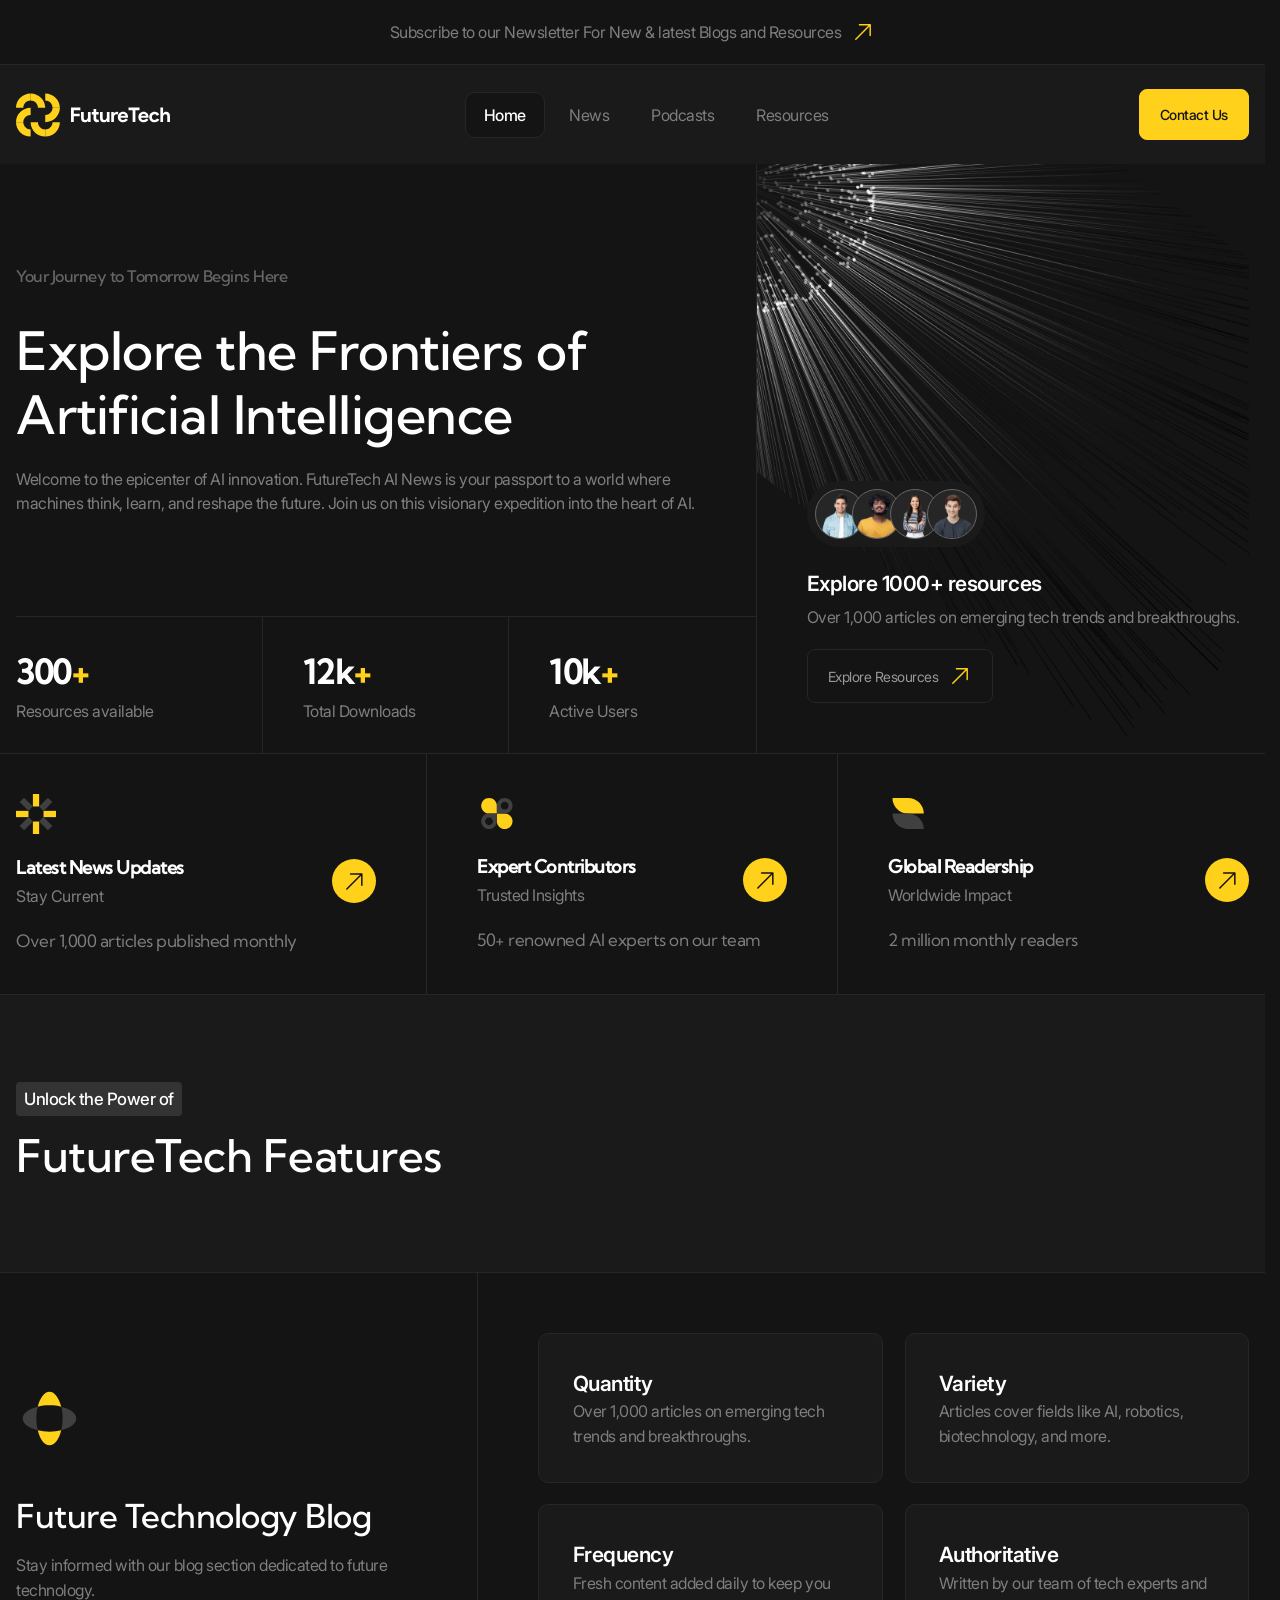
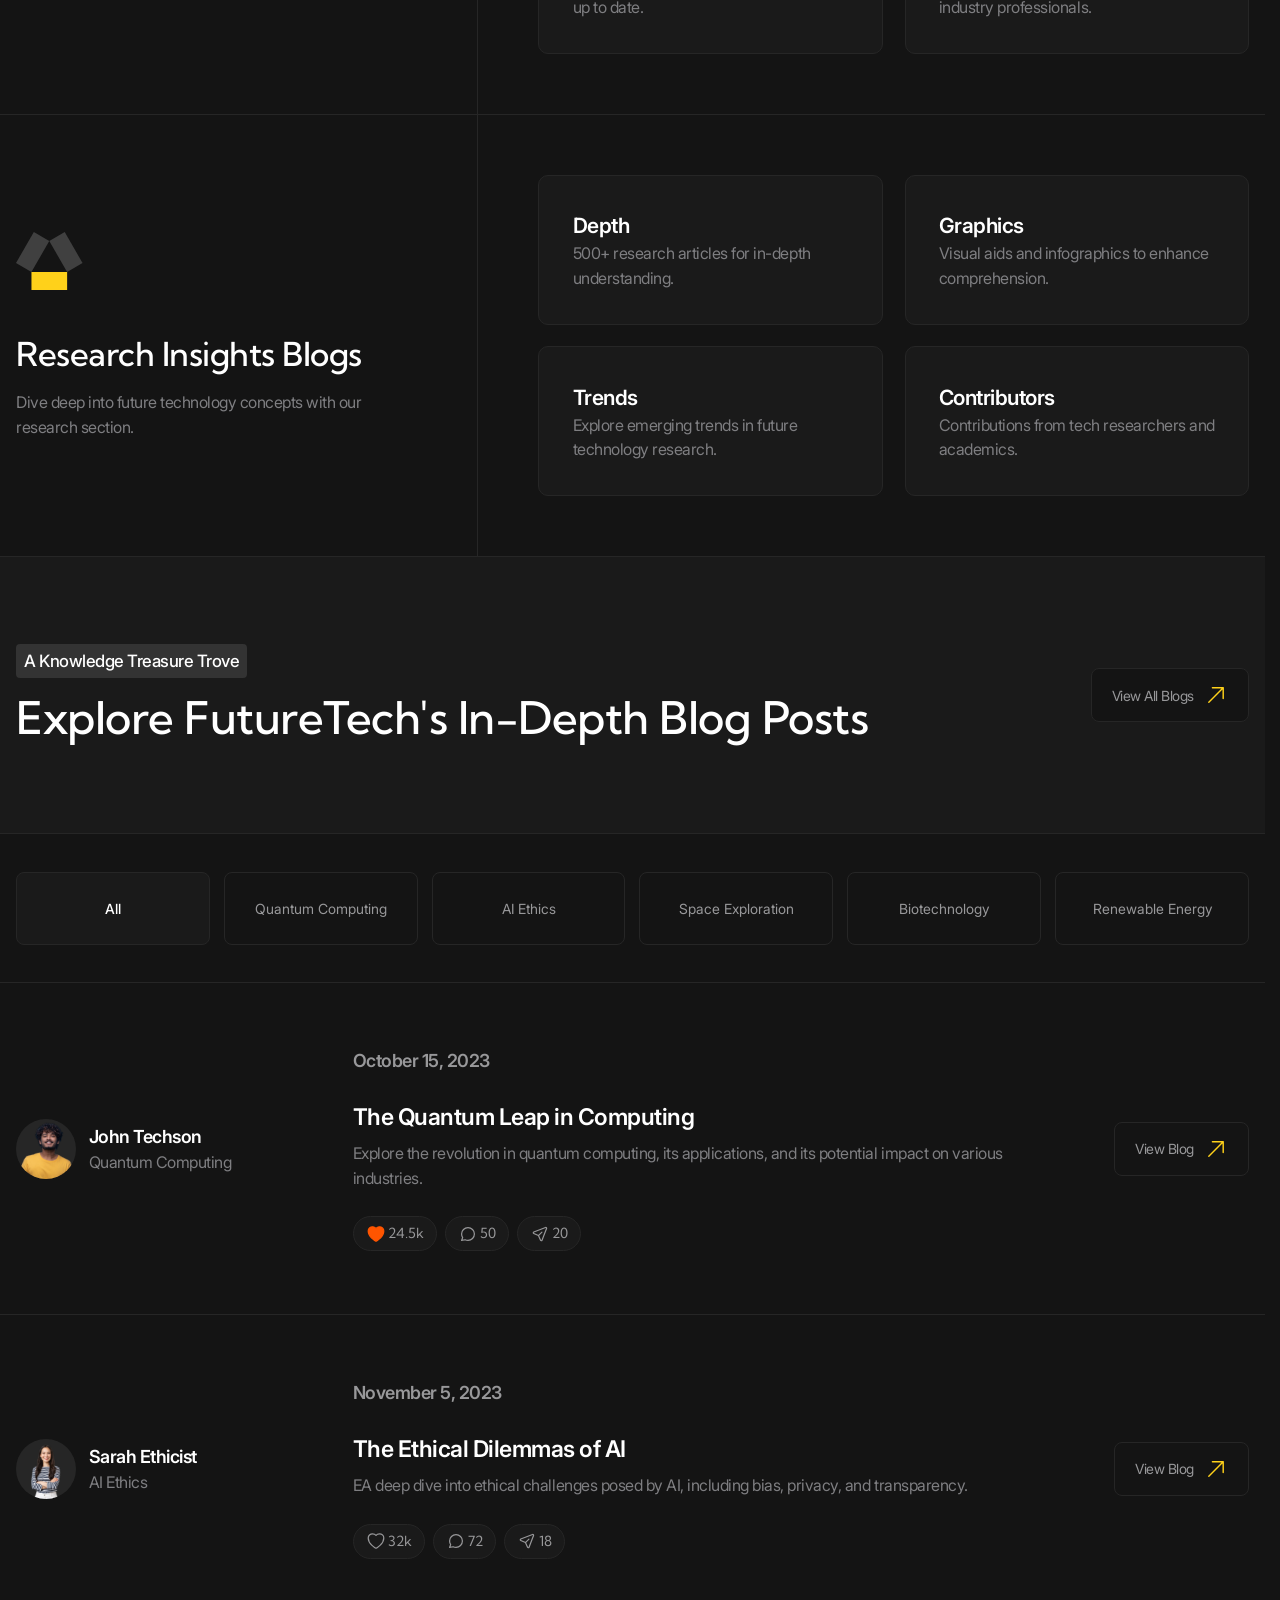
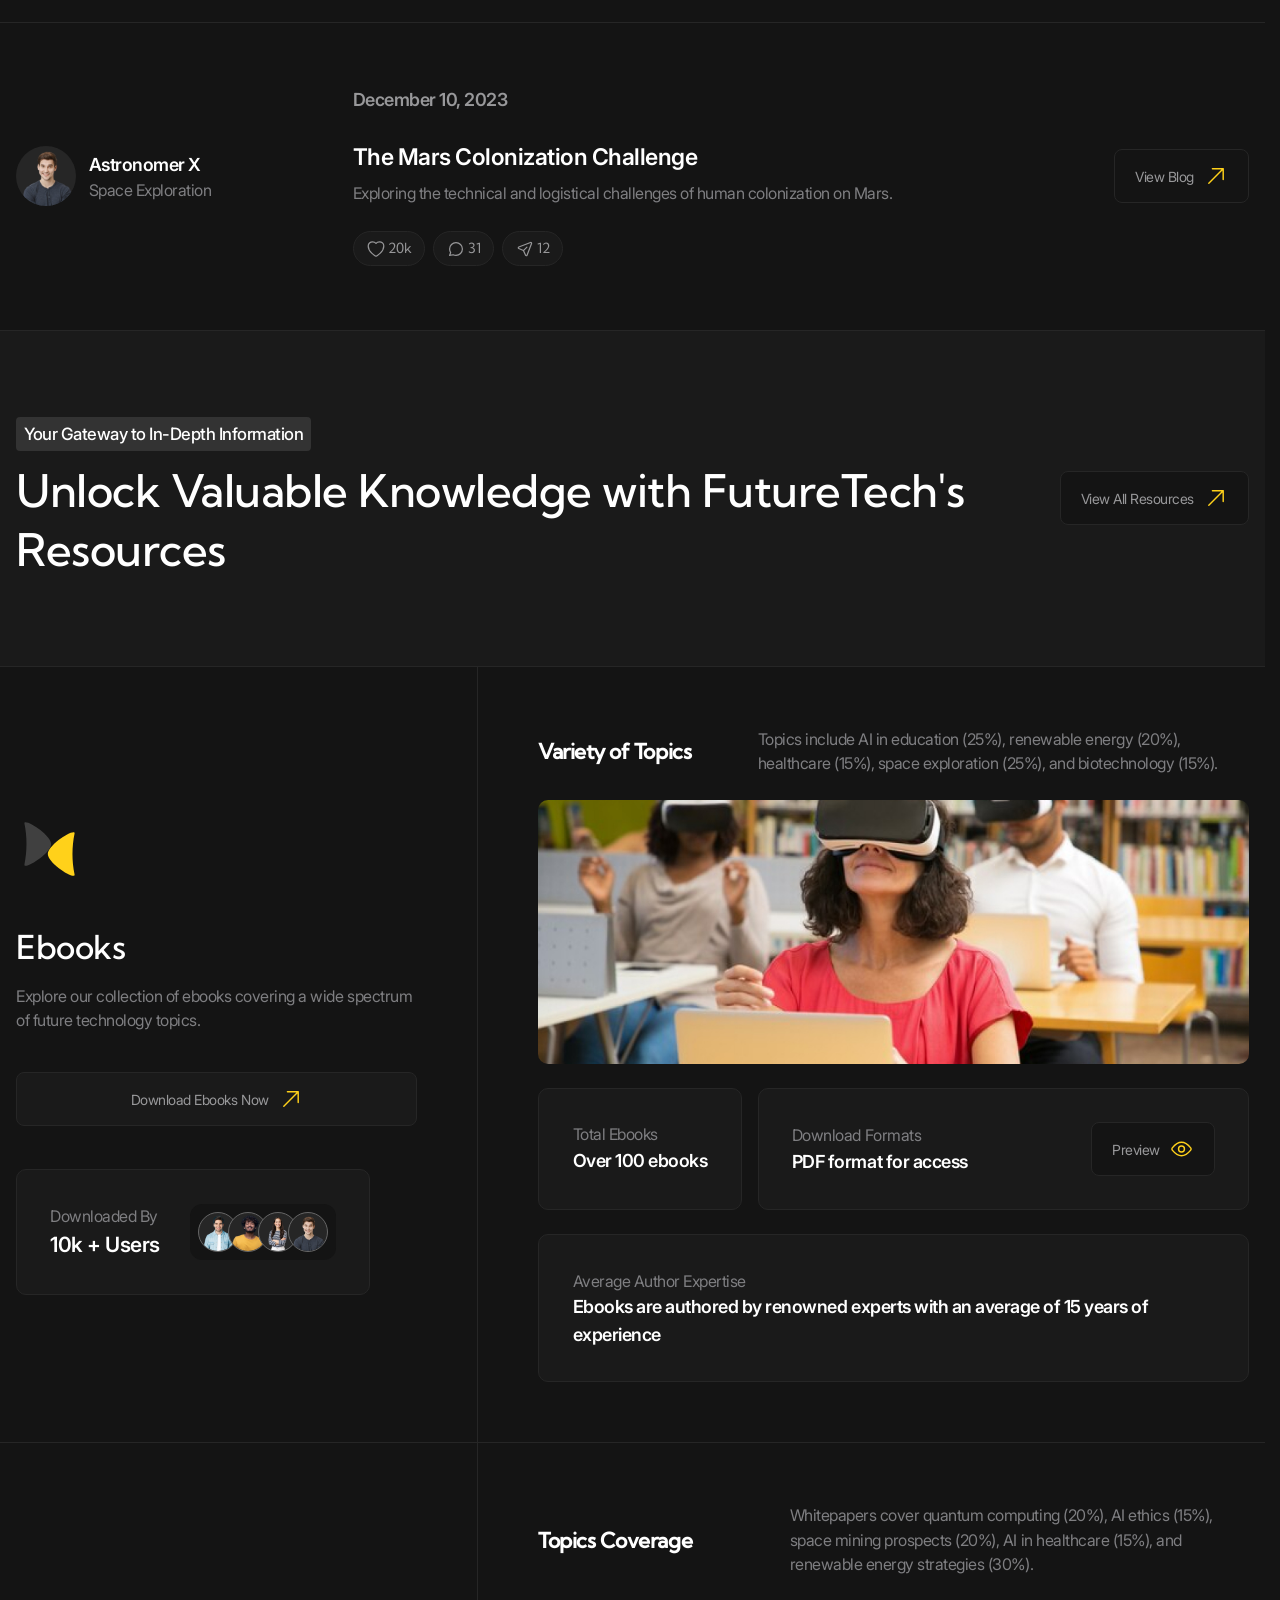
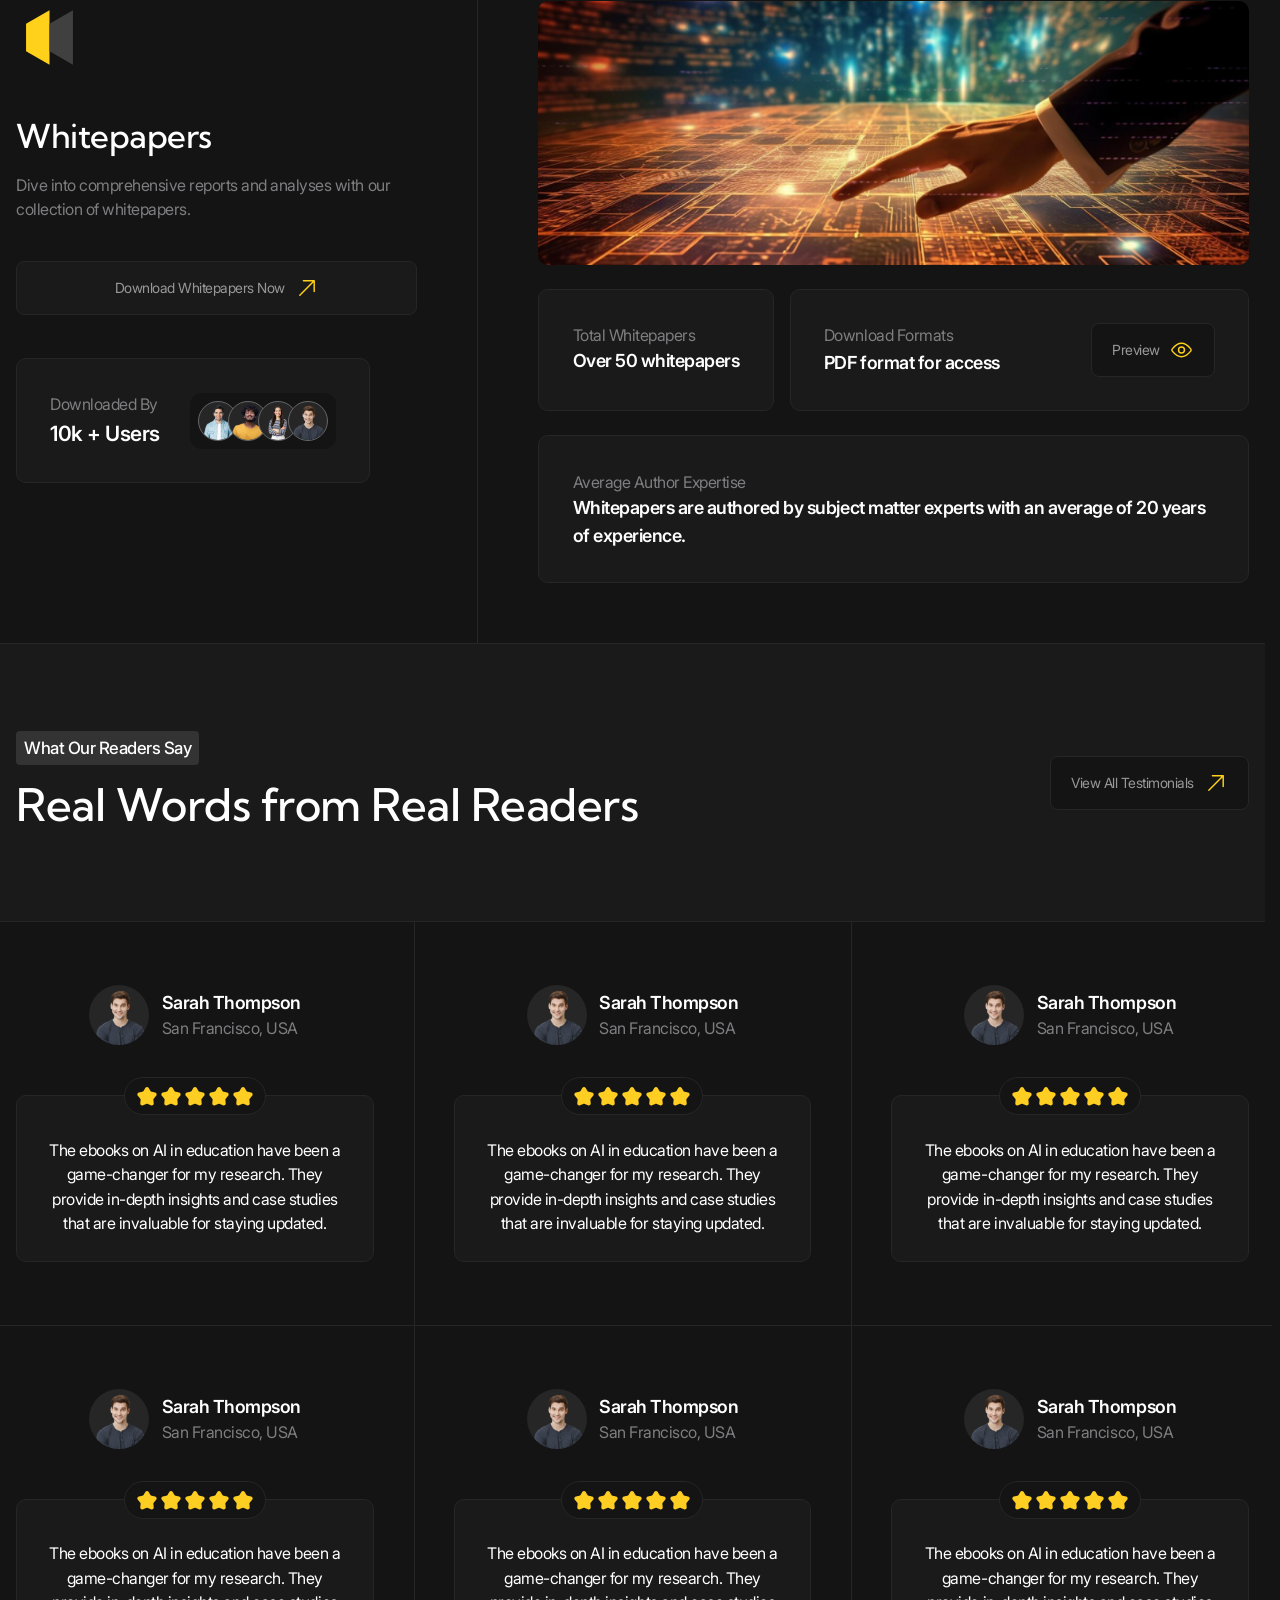
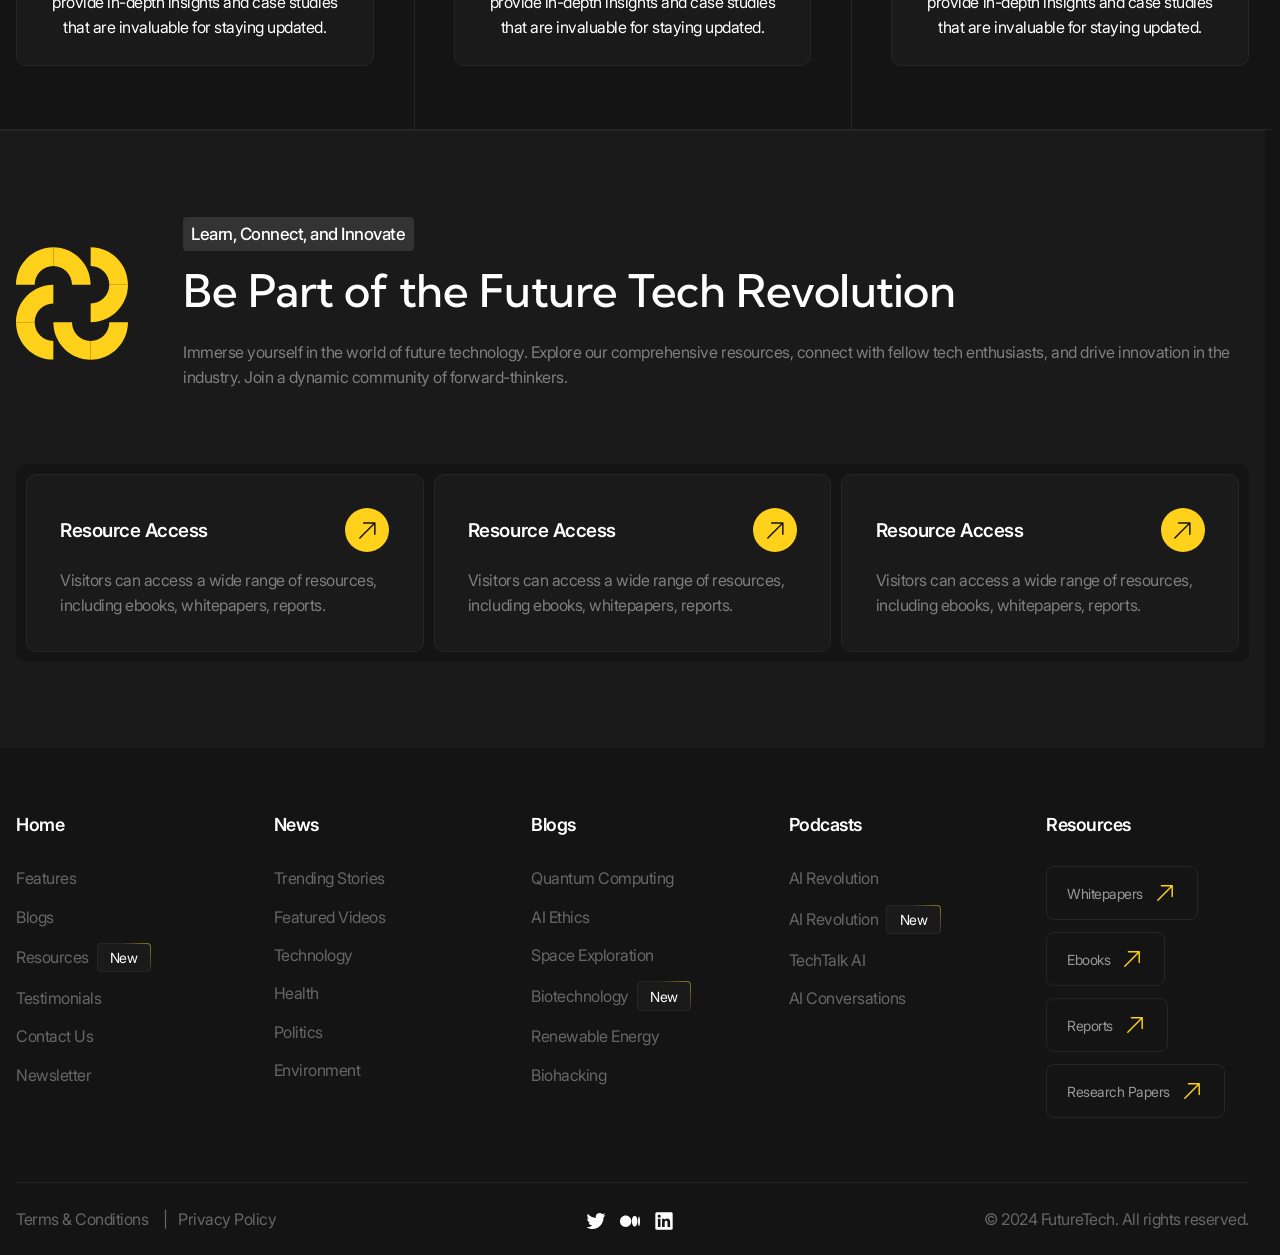
==== commit 615cabc0: "Add motion effects" ====
--- a/index.html
+++ b/index.html
@@ -7,15 +7,15 @@
         content="width=device-width, user-scalable=no, initial-scale=1.0, maximum-scale=1.0, minimum-scale=1.0">
     <meta http-equiv="X-UA-Compatible" content="ie=edge">
     <title>Future Tech | Home</title>
-    <link rel="stylesheet" href="./styles/main.css" />
-    <script src="./scripts/main.js" type="module"></script>
+    <link rel="stylesheet" href="./styles/main.css?v=20260616" />
+    <script src="./scripts/main.js?v=20260616" type="module"></script>
 </head>
 
 <body>
     <header class="header" data-js-header>
         <div class="header__promo">
             <div class="header__promo-inner container">
-                <a class="header__promo-link" href="/">
+                <a class="header__promo-link" href="/" data-magnetic>
                     <span class="icon icon--yellow-arrow">Subscribe to our Newsletter For New & latest Blogs and
                         Resources</span>
                 </a>
@@ -43,7 +43,7 @@
                             </li>
                         </ul>
                     </nav>
-                    <a class="header__contact-us-link button button--accent" href="./contacts.html">
+                    <a class="header__contact-us-link button button--accent" data-magnetic href="./contacts.html">
                         Contact Us
                     </a>
                 </div>
@@ -142,7 +142,7 @@
         </section>
         <section class="section" aria-labelledby="features-title">
             <header class="section__header">
-                <div class="section__header-inner container">
+                <div class="section__header-inner container" data-reveal="default">
                     <div class="section__header-info">
                         <p class="section__subtitle tag">Unlock the Power of</p>
                         <h2 class="section__title" id="features-title">FutureTech Features</h2>
@@ -151,7 +151,7 @@
             </header>
             <div class="section__body">
                 <ul class="list">
-                    <li class="list__item">
+                    <li class="list__item" data-reveal="default">
                         <div class="card container">
                             <div class="card__preview">
                                 <div class="card__preview-main">
@@ -191,7 +191,7 @@
                             </div>
                         </div>
                     </li>
-                    <li class="list__item">
+                    <li class="list__item" data-reveal="default">
                         <div class="card container">
                             <div class="card__preview">
                                 <div class="card__preview-main">
@@ -236,12 +236,12 @@
         </section>
         <section class="section" aria-labelledby="blog-title">
             <header class="section__header">
-                <div class="section__header-inner container">
+                <div class="section__header-inner container" data-reveal="default">
                     <div class="section__header-info">
                         <p class="section__subtitle tag">A Knowledge Treasure Trove</p>
                         <h2 class="section__title" id="blog-title">Explore FutureTech's In-Depth Blog Posts</h2>
                     </div>
-                    <a href="/" class="section__link button">
+                    <a href="/" class="section__link button" data-magnetic>
                         <span class="icon icon--yellow-arrow">View All Blogs</span>
                     </a>
                 </div>
@@ -282,7 +282,7 @@
                     <div class="tabs__content is-active" id="tabpanel-1" aria-labelledby="tab-1" tabindex="0"
                         data-js-tabs-content>
                         <ul class="list">
-                            <li class="list__item">
+                            <li class="list__item" data-reveal="compact">
                                 <article class="blog-card container">
                                     <div class="blog-card__author person-card">
                                         <img class="person-card__image" src="./img/blog/1.png" alt="" width="80"
@@ -305,7 +305,7 @@
                                             <ul class="blog-actions__list">
                                                 <li class="blog-actions__item">
                                                     <button class="blog-actions__button is-active" type="button"
-                                                        aria-label="Dislike" title="Dislike">
+                                                        aria-label="Like" title="Like" >
                                                         <span class="blog-actions__icon-wrapper">
                                                             <svg width="24" height="25" viewBox="0 0 24 25" fill="none"
                                                                 xmlns="http://www.w3.org/2000/svg">
@@ -351,12 +351,12 @@
                                             </ul>
                                         </div>
                                     </div>
-                                    <a class="blog-card__link button" href="/">
+                                    <a class="blog-card__link button" href="/" data-magnetic>
                                         <span class="icon icon--yellow-arrow">View Blog</span>
                                     </a>
                                 </article>
                             </li>
-                            <li class="list__item">
+                            <li class="list__item" data-reveal="compact">
                                 <article class="blog-card container">
                                     <div class="blog-card__author person-card">
                                         <img class="person-card__image" src="./img/blog/2.png" alt="" width="80"
@@ -409,7 +409,7 @@
                                                 </li>
                                                 <li class="blog-actions__item">
                                                     <button class="blog-actions__button" type="button"
-                                                        aria-label="Share" title="Share">
+                                                        aria-label="Share" title="Share" >
                                                         <span class="blog-actions__icon-wrapper">
                                                             <svg width="24" height="25" viewBox="0 0 24 25" fill="none"
                                                                 xmlns="http://www.w3.org/2000/svg">
@@ -425,12 +425,12 @@
                                             </ul>
                                         </div>
                                     </div>
-                                    <a class="blog-card__link button" href="/">
+                                    <a class="blog-card__link button" href="/" data-magnetic>
                                         <span class="icon icon--yellow-arrow">View Blog</span>
                                     </a>
                                 </article>
                             </li>
-                            <li class="list__item">
+                            <li class="list__item" data-reveal="compact">
                                 <article class="blog-card container">
                                     <div class="blog-card__author person-card">
                                         <img class="person-card__image" src="./img/blog/3.png" alt="" width="80"
@@ -499,7 +499,7 @@
                                             </ul>
                                         </div>
                                     </div>
-                                    <a class="blog-card__link button" href="/">
+                                    <a class="blog-card__link button" href="/" data-magnetic>
                                         <span class="icon icon--yellow-arrow">View Blog</span>
                                     </a>
                                 </article>
@@ -531,20 +531,20 @@
         </section>
         <section class="section" aria-labelledby="resources-title">
             <header class="section__header">
-                <div class="section__header-inner container">
+                <div class="section__header-inner container" data-reveal="default">
                     <div class="section__header-info">
                         <p class="section__subtitle tag">Your Gateway to In-Depth Information</p>
                         <h2 class="section__title" id="resources-title">Unlock Valuable Knowledge with FutureTech's
                             Resources</h2>
                     </div>
-                    <a href="/" class="section__link button">
+                    <a href="/" class="section__link button" data-magnetic>
                         <span class="icon icon--yellow-arrow">View All Resources</span>
                     </a>
                 </div>
             </header>
             <div class="section__body">
                 <ul class="list">
-                    <li class="list__item">
+                    <li class="list__item" data-reveal="compact">
                         <div class="card container">
                             <div class="card__preview">
                                 <div class="card__preview-main">
@@ -615,7 +615,7 @@
                             </div>
                         </div>
                     </li>
-                    <li class="list__item">
+                    <li class="list__item" data-reveal="compact">
                         <div class="card container">
                             <div class="card__preview">
                                 <div class="card__preview-main">
@@ -692,13 +692,13 @@
         </section>
         <section class="section" aria-labelledby="reviews-title">
             <header class="section__header">
-                <div class="section__header-inner container">
+                <div class="section__header-inner container" data-reveal="default">
                     <div class="section__header-info">
                         <p class="section__subtitle tag">What Our Readers Say</p>
                         <h2 class="section__title" id="reviews-title">Real Words from Real Readers</h2>
                     </div>
                     <div class="section__actions">
-                        <a class="section__link button" href="/">
+                        <a class="section__link button" href="/" data-magnetic>
                             <span class="icon icon--yellow-arrow">View All Testimonials</span>
                         </a>
                     </div>
@@ -706,7 +706,7 @@
             </header>
             <div class="section__body">
                 <ul class="bordered-grid bordered-grid--3-cols container">
-                    <li class="bordered-grid__item">
+                    <li class="bordered-grid__item" data-reveal="compact">
                         <div class="review-card">
                             <div class="review-card__author person-card">
                                 <img class="person-card__image" src="./img/blog/3.png" alt="" width="60" height="60"
@@ -733,7 +733,7 @@
                             </div>
                         </div>
                     </li>
-                    <li class="bordered-grid__item">
+                    <li class="bordered-grid__item" data-reveal="compact">
                         <div class="review-card">
                             <div class="review-card__author person-card">
                                 <img class="person-card__image" src="./img/blog/3.png" alt="" width="60" height="60"
@@ -760,7 +760,7 @@
                             </div>
                         </div>
                     </li>
-                    <li class="bordered-grid__item">
+                    <li class="bordered-grid__item" data-reveal="compact">
                         <div class="review-card">
                             <div class="review-card__author person-card">
                                 <img class="person-card__image" src="./img/blog/3.png" alt="" width="60" height="60"
@@ -787,7 +787,7 @@
                             </div>
                         </div>
                     </li>
-                    <li class="bordered-grid__item">
+                    <li class="bordered-grid__item" data-reveal="compact">
                         <div class="review-card">
                             <div class="review-card__author person-card">
                                 <img class="person-card__image" src="./img/blog/3.png" alt="" width="60" height="60"
@@ -814,7 +814,7 @@
                             </div>
                         </div>
                     </li>
-                    <li class="bordered-grid__item">
+                    <li class="bordered-grid__item" data-reveal="compact">
                         <div class="review-card">
                             <div class="review-card__author person-card">
                                 <img class="person-card__image" src="./img/blog/3.png" alt="" width="60" height="60"
@@ -841,7 +841,7 @@
                             </div>
                         </div>
                     </li>
-                    <li class="bordered-grid__item">
+                    <li class="bordered-grid__item" data-reveal="compact">
                         <div class="review-card">
                             <div class="review-card__author person-card">
                                 <img class="person-card__image" src="./img/blog/3.png" alt="" width="60" height="60"
@@ -873,7 +873,7 @@
         </section>
         <section class="about" aria-labelledby="about-title">
             <div class="about__inner container">
-                <header class="about__header">
+                <header class="about__header" data-reveal="default">
                     <img class="about__icon" src="./img/about/icon.svg" alt="" width="150" height="150"
                         loading="lazy" />
                     <div class="about__info">
@@ -887,7 +887,7 @@
                     </div>
                 </header>
                 <ul class="about__list">
-                    <li class="about__item">
+                    <li class="about__item" data-reveal="compact">
                         <a class="about-card tile" href="/">
                             <h3 class="about-card__title circle-icon">Resource Access</h3>
                             <div class="about-card__description">
@@ -896,7 +896,7 @@
                             </div>
                         </a>
                     </li>
-                    <li class="about__item">
+                    <li class="about__item" data-reveal="compact">
                         <a class="about-card tile" href="/">
                             <h3 class="about-card__title circle-icon">Resource Access</h3>
                             <div class="about-card__description">
@@ -905,7 +905,7 @@
                             </div>
                         </a>
                     </li>
-                    <li class="about__item">
+                    <li class="about__item" data-reveal="compact">
                         <a class="about-card tile" href="/">
                             <h3 class="about-card__title circle-icon">Resource Access</h3>
                             <div class="about-card__description">
@@ -1095,4 +1095,4 @@
     </footer>
 </body>
 
-</html>+</html>
--- a/styles/main.css
+++ b/styles/main.css
@@ -353,7 +353,7 @@
   translate: 0 -50%;
   content: "";
   right: 0;
-  background: url("../../icons/arrow-top-right_black.svg") center no-repeat var(--color-accent);
+  background: url("../icons/arrow-top-right_black.svg") center no-repeat var(--color-accent);
   border-radius: 50%;
 }
 
@@ -496,10 +496,10 @@
   }
 }
 .icon--yellow-arrow::after {
-  background-image: url("../../icons/arrow-top-right_yellow.svg");
+  background-image: url("../icons/arrow-top-right_yellow.svg");
 }
 .icon--yellow-eye::after {
-  background-image: url("../../icons/eye_yellow.svg");
+  background-image: url("../icons/eye_yellow.svg");
 }
 
 .logo {
@@ -1105,7 +1105,6 @@
   justify-content: center;
   row-gap: clamp(1.25rem, 0.612745098rem + 2.614379085vw, 3.75rem);
   padding-left: 0;
-  border-right: var(--border);
 }
 .card__preview-main {
   display: grid;
@@ -1326,6 +1325,16 @@
   border: var(--border);
   border-radius: 6.25rem;
 }
+@media (any-hover: hover) {
+  .blog-actions__button:hover svg * {
+    stroke: var(--color-accent);
+  }
+}
+@media (any-hover: none) {
+  .blog-actions__button:active svg * {
+    stroke: var(--color-accent);
+  }
+}
 .blog-actions__button.is-active svg * {
   fill: var(--color-red);
   stroke: var(--color-red);
@@ -1575,10 +1584,10 @@
   --size: 1.5rem;
   width: var(--size);
   height: var(--size);
-  background: url("../../icons/star_gray.svg") center/contain no-repeat;
+  background: url("../icons/star_gray.svg") center/contain no-repeat;
 }
 .rating-view__star.is-active {
-  background-image: url("../../icons/star_yellow.svg");
+  background-image: url("../icons/star_yellow.svg");
 }
 @media (width <= 90.06125rem) {
   .rating-view__star {
@@ -1797,4 +1806,75 @@
   }
 }
 
+@media (prefers-reduced-motion: no-preference) {
+  .hero__subtitle,
+  .hero__title,
+  .hero__descr,
+  .hero__metrics,
+  .hero__resources-preview {
+    animation-name: motion-hero-enter;
+    animation-duration: 0.8s;
+    animation-fill-mode: both;
+    animation-timing-function: cubic-bezier(0.22, 1, 0.36, 1);
+  }
+  .hero__title {
+    animation-delay: 0.08s;
+  }
+  .hero__descr {
+    animation-delay: 0.16s;
+  }
+  .hero__metrics {
+    animation-delay: 0.24s;
+  }
+  .hero__resources-preview {
+    animation-delay: 0.32s;
+  }
+  [data-reveal] {
+    --motion-section-offset: 2.5rem;
+    opacity: 0;
+    translate: 0 var(--motion-section-offset);
+    transition-property: opacity, translate;
+    transition-duration: 0.8s;
+    transition-timing-function: cubic-bezier(0.22, 1, 0.36, 1);
+  }
+  [data-reveal=compact] {
+    --motion-section-offset: 1.75rem;
+  }
+  [data-reveal].is-visible {
+    opacity: 1;
+    translate: 0 0;
+  }
+}
+@keyframes motion-hero-enter {
+  from {
+    opacity: 0;
+    translate: 0 2rem;
+  }
+  to {
+    opacity: 1;
+    translate: 0 0;
+  }
+}
+.about-card,
+.blog-actions__button {
+  transition-property: border-color, box-shadow;
+  transition-duration: var(--transition-duration);
+  transition-timing-function: ease-in-out;
+}
+
+@media (prefers-reduced-motion: no-preference) and (any-hover: hover) {
+  .about-card:hover,
+  .blog-actions__button:hover {
+    border-color: var(--color-dark-20);
+    box-shadow: var(--shadow);
+  }
+}
+@media (prefers-reduced-motion: no-preference) and (any-hover: none) {
+  .about-card:active,
+  .blog-actions__button:active {
+    border-color: var(--color-dark-20);
+    box-shadow: var(--shadow);
+  }
+}
+
 /*# sourceMappingURL=main.css.map */
